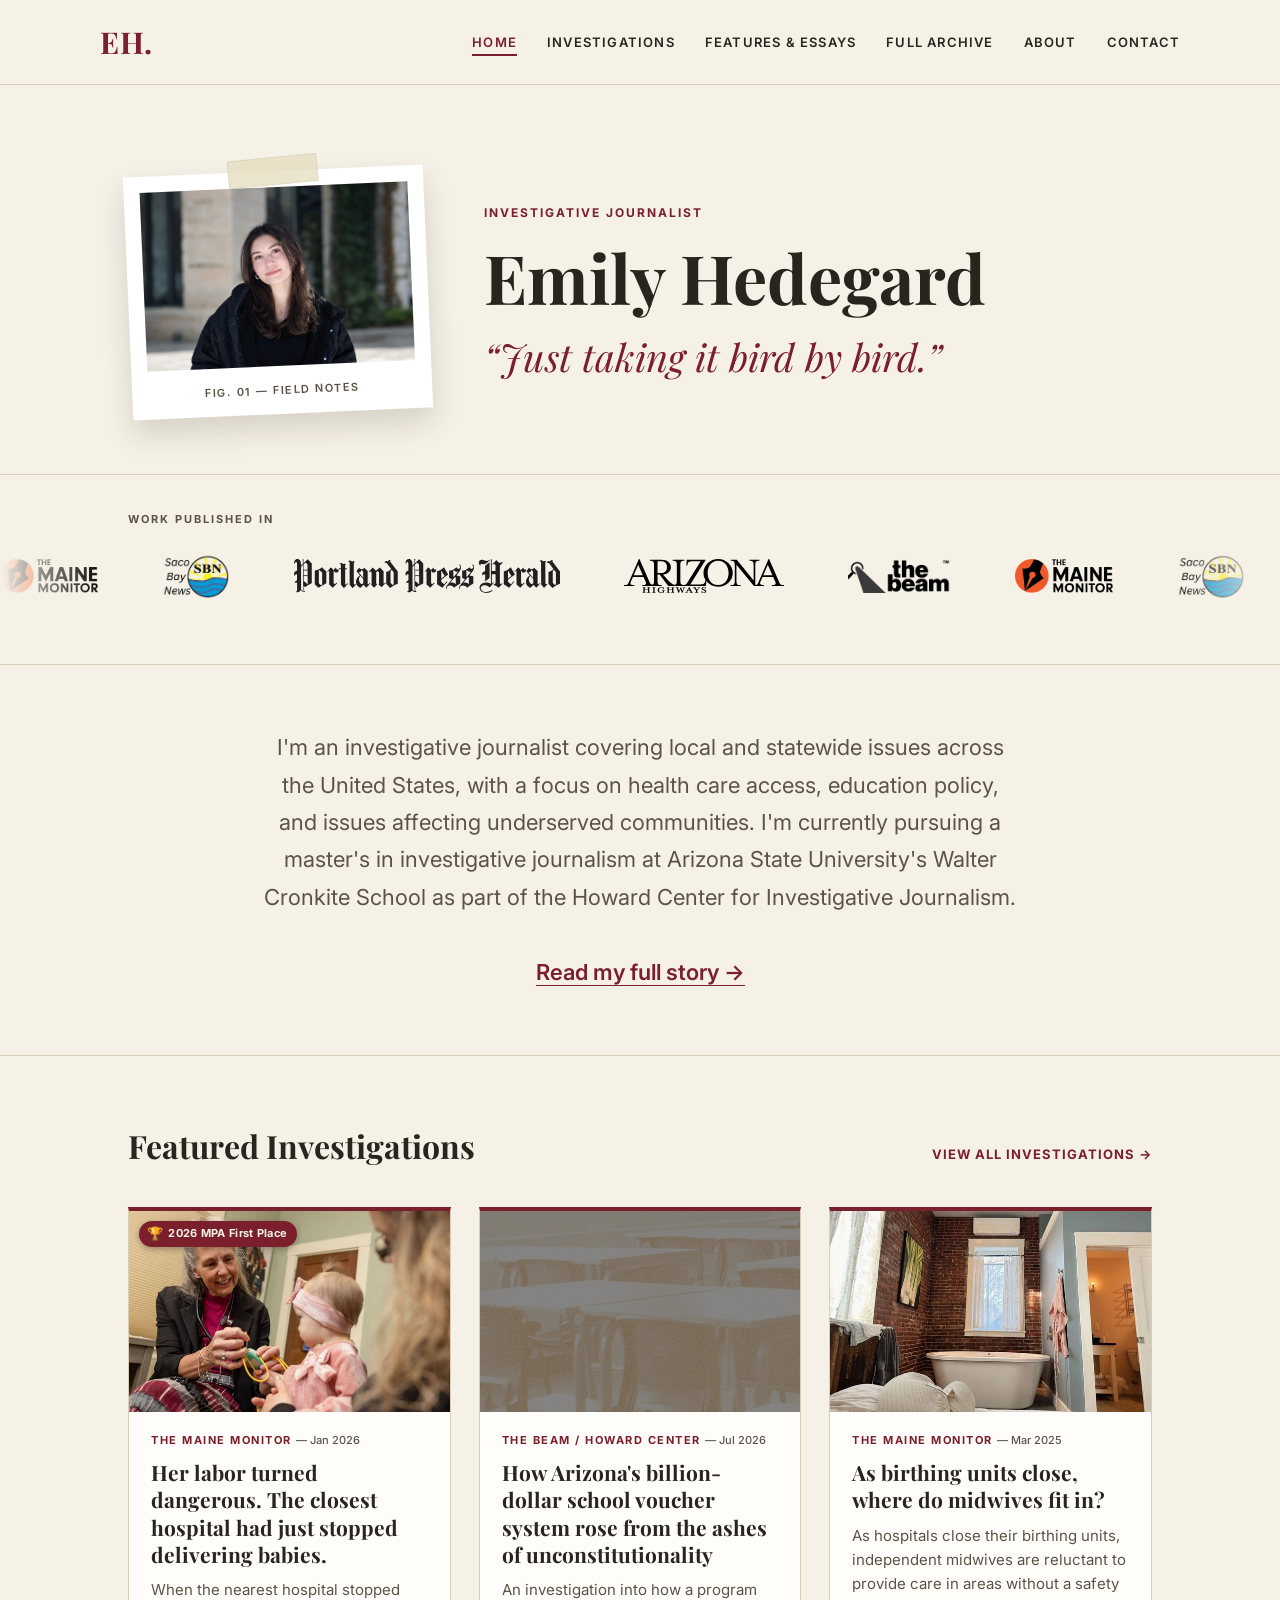
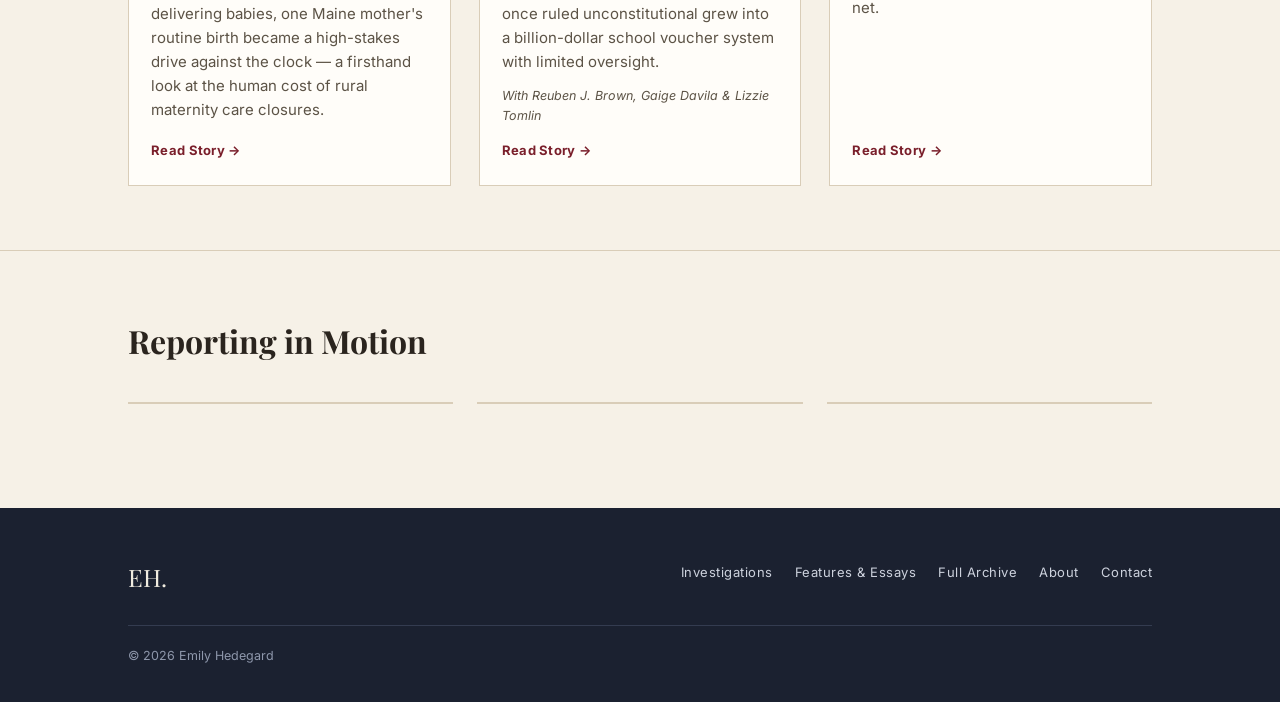
==== index.html @ d17ea84e "Add award badge to homepage featured story card" ====
<!DOCTYPE html>
<html lang="en">
<head>
<meta charset="UTF-8">
<meta name="viewport" content="width=device-width, initial-scale=1.0">
<title>Emily Hedegard — Investigative Journalist</title>
<meta name="description" content="Emily Hedegard is an investigative journalist covering health care access, education policy, and underserved communities across the United States.">
<link rel="preconnect" href="https://fonts.googleapis.com">
<link rel="preconnect" href="https://fonts.gstatic.com" crossorigin>
<link href="https://fonts.googleapis.com/css2?family=Playfair+Display:ital,wght@0,500;0,700;1,600&family=Inter:wght@400;500;600;700&display=swap" rel="stylesheet">
<link rel="stylesheet" href="css/style.css">
</head>
<body>

<header class="site-header">
  <div class="wrap nav-inner">
    <a href="index.html" class="logo">EH.</a>
    <button class="nav-toggle" aria-label="Toggle navigation" onclick="document.querySelector('.main-nav').classList.toggle('open')">&#9776;</button>
    <nav class="main-nav">
      <ul>
        <li><a href="index.html" class="active">Home</a></li>
        <li><a href="investigations.html">Investigations</a></li>
        <li><a href="features.html">Features &amp; Essays</a></li>
        <li><a href="archive.html">Full Archive</a></li>
        <li><a href="about.html">About</a></li>
        <li><a href="contact.html">Contact</a></li>
      </ul>
    </nav>
  </div>
</header>

<section class="hero">
  <div class="wrap" style="display:grid; grid-template-columns: 300px 1fr; gap:56px; align-items:center;">
    <div class="polaroid">
      <div class="tape"></div>
      <img src="images/headshot.png" alt="Portrait of Emily Hedegard">
      <div class="fig-caption">Fig. 01 — Field Notes</div>
    </div>
    <div>
      <div class="kicker">Investigative Journalist</div>
      <h1>Emily Hedegard</h1>
      <blockquote class="pull-quote">&ldquo;Just taking it bird by bird.&rdquo;</blockquote>
    </div>
  </div>
</section>

<section class="outlet-strip">
  <div class="wrap">
    <div class="label">Work published in</div>
  </div>
  <div class="logo-marquee">
    <div class="logo-track">
      <img class="logo-item" src="images/logos/maine-monitor.png" alt="The Maine Monitor">
      <img class="logo-item" src="images/logos/saco-bay-news.png" alt="Saco Bay News">
      <img class="logo-item" src="images/logos/press-herald.svg" alt="Portland Press Herald">
      <img class="logo-item" src="images/logos/arizona-highways.svg" alt="Arizona Highways">
      <img class="logo-item" src="images/logos/the-beam.png" alt="The Beam">
      <img class="logo-item" src="images/logos/maine-monitor.png" alt="" aria-hidden="true">
      <img class="logo-item" src="images/logos/saco-bay-news.png" alt="" aria-hidden="true">
      <img class="logo-item" src="images/logos/press-herald.svg" alt="" aria-hidden="true">
      <img class="logo-item" src="images/logos/arizona-highways.svg" alt="" aria-hidden="true">
      <img class="logo-item" src="images/logos/the-beam.png" alt="" aria-hidden="true">
    </div>
  </div>
</section>

<section class="section">
  <div class="wrap">
    <p class="bio-blurb">
      I'm an investigative journalist covering local and statewide issues across the United States, with a focus on health care access, education policy, and issues affecting underserved communities. I'm currently pursuing a master's in investigative journalism at Arizona State University's Walter Cronkite School as part of the Howard Center for Investigative Journalism.
      <br><br>
      <a href="about.html">Read my full story →</a>
    </p>
  </div>
</section>

<section class="section">
  <div class="wrap">
    <div class="section-head">
      <h2>Featured Investigations</h2>
      <a class="see-all" href="investigations.html">View all investigations →</a>
    </div>
    <div class="card-grid">

      <article class="story-card">
        <div class="card-thumb"><span class="award-badge" title="Maine Press Association — First Place, Health Story (Daily/Weekend)"><span class="trophy">🏆</span> 2026 MPA First Place</span><img src="images/thumb-labor-dangerous.jpg" alt="An elderly doctor examines a newborn baby"></div>
        <div class="card-body">
          <div class="card-outlet">The Maine Monitor <span class="date">— Jan 2026</span></div>
          <h3 class="card-headline">Her labor turned dangerous. The closest hospital had just stopped delivering babies.</h3>
          <p class="card-dek">When the nearest hospital stopped delivering babies, one Maine mother's routine birth became a high-stakes drive against the clock — a firsthand look at the human cost of rural maternity care closures.</p>
          <a class="read-link" href="https://themainemonitor.org/her-labor-turned-dangerous/" target="_blank" rel="noopener">Read Story →</a>
        </div>
      </article>

      <article class="story-card">
        <div class="card-thumb"><img src="images/thumb-az-vouchers.jpg" alt="Empty classroom desks"></div>
        <div class="card-body">
          <div class="card-outlet">The Beam / Howard Center <span class="date">— Jul 2026</span></div>
          <h3 class="card-headline">How Arizona's billion-dollar school voucher system rose from the ashes of unconstitutionality</h3>
          <p class="card-dek">An investigation into how a program once ruled unconstitutional grew into a billion-dollar school voucher system with limited oversight.</p>
          <p class="card-byline">With Reuben J. Brown, Gaige Davila &amp; Lizzie Tomlin</p>
          <a class="read-link" href="https://thebeam.org/arizona-school-voucher-system-went-from-unconstitutional-to-billion-dollar-program/" target="_blank" rel="noopener">Read Story →</a>
        </div>
      </article>

      <article class="story-card">
        <div class="card-thumb"><img src="images/thumb-midwives.jpg" alt="Bathroom with exposed brick and soaking tub"></div>
        <div class="card-body">
          <div class="card-outlet">The Maine Monitor <span class="date">— Mar 2025</span></div>
          <h3 class="card-headline">As birthing units close, where do midwives fit in?</h3>
          <p class="card-dek">As hospitals close their birthing units, independent midwives are reluctant to provide care in areas without a safety net.</p>
          <a class="read-link" href="https://themainemonitor.org/birthing-unit-closures-midwives/" target="_blank" rel="noopener">Read Story →</a>
        </div>
      </article>

    </div>
  </div>
</section>

<section class="section">
  <div class="wrap">
    <div class="section-head">
      <h2>Reporting in Motion</h2>
    </div>
    <div class="reel-grid">
      <div class="reel-embed">
        <blockquote class="instagram-media" data-instgrm-permalink="https://www.instagram.com/reel/C56uQ3aLykK/" data-instgrm-version="14" style="margin:0; width:100%;"></blockquote>
      </div>
      <div class="reel-embed">
        <blockquote class="instagram-media" data-instgrm-permalink="https://www.instagram.com/reel/C7HaHWYhzMW/" data-instgrm-version="14" style="margin:0; width:100%;"></blockquote>
      </div>
      <div class="reel-embed">
        <blockquote class="instagram-media" data-instgrm-permalink="https://www.instagram.com/reel/DQu3SEEEojK/" data-instgrm-version="14" style="margin:0; width:100%;"></blockquote>
      </div>
    </div>
  </div>
</section>
<script async src="//www.instagram.com/embed.js"></script>

<footer class="site-footer">
  <div class="wrap">
    <div class="foot-top">
      <div class="foot-logo">EH.</div>
      <nav>
        <ul>
          <li><a href="investigations.html">Investigations</a></li>
          <li><a href="features.html">Features &amp; Essays</a></li>
          <li><a href="archive.html">Full Archive</a></li>
          <li><a href="about.html">About</a></li>
          <li><a href="contact.html">Contact</a></li>
        </ul>
      </nav>
    </div>
    <div class="foot-bottom">
      <span>&copy; <span id="year"></span> Emily Hedegard</span>
    </div>
  </div>
</footer>
<script>document.getElementById('year').textContent = new Date().getFullYear();</script>

</body>
</html>
---- css/style.css ----
/* ==========================================================================
   Emily Hedegard — Investigative Journalism Portfolio
   ========================================================================== */

:root {
  --cream: #f6f1e7;
  --cream-deep: #efe7d8;
  --maroon: #7a1f2b;
  --maroon-dark: #5c161f;
  --navy: #1b2130;
  --ink: #2a241e;
  --ink-soft: #5c5346;
  --rule: #d9cdb8;
  --serif: "Playfair Display", Georgia, "Times New Roman", serif;
  --sans: "Inter", -apple-system, BlinkMacSystemFont, "Segoe UI", Helvetica, Arial, sans-serif;
}

* { box-sizing: border-box; }

html { scroll-behavior: smooth; }

body {
  margin: 0;
  background: var(--cream);
  color: var(--ink);
  font-family: var(--sans);
  font-size: 17px;
  line-height: 1.6;
  -webkit-font-smoothing: antialiased;
}

a { color: inherit; }

img { max-width: 100%; display: block; }

.wrap {
  max-width: 1080px;
  margin: 0 auto;
  padding: 0 28px;
}

/* ---------- Header / Nav ---------- */
header.site-header {
  border-bottom: 1px solid var(--rule);
  background: var(--cream);
  position: sticky;
  top: 0;
  z-index: 50;
}

.nav-inner {
  display: flex;
  align-items: center;
  justify-content: space-between;
  padding: 18px 0;
}

.logo {
  font-family: var(--serif);
  font-weight: 700;
  font-size: 30px;
  color: var(--maroon);
  text-decoration: none;
  letter-spacing: 0.5px;
}

nav.main-nav ul {
  list-style: none;
  display: flex;
  gap: 30px;
  margin: 0;
  padding: 0;
}

nav.main-nav a {
  text-decoration: none;
  font-size: 13px;
  letter-spacing: 1.2px;
  text-transform: uppercase;
  color: var(--ink);
  font-weight: 600;
  padding-bottom: 4px;
  border-bottom: 2px solid transparent;
  transition: border-color 0.15s ease, color 0.15s ease;
}

nav.main-nav a:hover,
nav.main-nav a.active {
  color: var(--maroon);
  border-bottom-color: var(--maroon);
}

.nav-toggle {
  display: none;
  background: none;
  border: none;
  font-size: 26px;
  color: var(--maroon);
  cursor: pointer;
}

@media (max-width: 760px) {
  .nav-toggle { display: block; }
  nav.main-nav {
    display: none;
    width: 100%;
  }
  nav.main-nav.open { display: block; }
  nav.main-nav ul {
    flex-direction: column;
    gap: 0;
    padding-bottom: 16px;
  }
  nav.main-nav a {
    display: block;
    padding: 10px 0;
  }
  .nav-inner { flex-wrap: wrap; }
}

/* ---------- Hero ---------- */
.hero {
  padding: 86px 0 60px;
  text-align: left;
  border-bottom: 1px solid var(--rule);
}

.hero .kicker {
  text-transform: uppercase;
  letter-spacing: 2px;
  font-size: 12px;
  font-weight: 700;
  color: var(--maroon);
  margin-bottom: 18px;
}

.hero h1 {
  font-family: var(--serif);
  font-size: clamp(40px, 6vw, 68px);
  line-height: 1.05;
  margin: 0 0 20px;
  color: var(--ink);
}

.hero p.tagline {
  font-size: 20px;
  max-width: 620px;
  color: var(--ink-soft);
  margin: 0;
}

/* ---------- Outlet logo strip ---------- */
.outlet-strip {
  padding: 36px 0;
  border-bottom: 1px solid var(--rule);
}

.outlet-strip .label {
  font-size: 11px;
  letter-spacing: 2px;
  text-transform: uppercase;
  color: var(--ink-soft);
  margin-bottom: 18px;
  font-weight: 700;
}

.outlet-row {
  display: flex;
  flex-wrap: wrap;
  gap: 14px;
}

.outlet-badge {
  border: 1px solid var(--rule);
  background: var(--cream-deep);
  padding: 10px 18px;
  font-family: var(--serif);
  font-size: 15px;
  color: var(--ink-soft);
  white-space: nowrap;
}

/* ---------- Scrolling outlet logo marquee ---------- */
.logo-marquee {
  overflow: hidden;
  width: 100%;
  padding: 6px 0 28px;
  -webkit-mask-image: linear-gradient(90deg, transparent, #000 8%, #000 92%, transparent);
  mask-image: linear-gradient(90deg, transparent, #000 8%, #000 92%, transparent);
}

.logo-track {
  display: flex;
  align-items: center;
  gap: 64px;
  width: max-content;
  animation: logo-scroll 30s linear infinite;
}

.logo-marquee:hover .logo-track {
  animation-play-state: paused;
}

.logo-item {
  height: 34px;
  width: auto;
  flex: 0 0 auto;
  display: block;
}

.logo-item[src$="saco-bay-news.png"] {
  height: 48px;
}

@keyframes logo-scroll {
  from { transform: translateX(0); }
  to { transform: translateX(-50%); }
}

@media (prefers-reduced-motion: reduce) {
  .logo-track { animation: none; }
}

/* ---------- Section headings ---------- */
.section {
  padding: 64px 0;
}

.section + .section {
  border-top: 1px solid var(--rule);
}

.section-head {
  display: flex;
  align-items: baseline;
  justify-content: space-between;
  margin-bottom: 36px;
  flex-wrap: wrap;
  gap: 12px;
}

.section-head h2 {
  font-family: var(--serif);
  font-size: 32px;
  margin: 0;
  color: var(--ink);
}

.section-head a.see-all {
  font-size: 13px;
  text-transform: uppercase;
  letter-spacing: 1px;
  font-weight: 700;
  color: var(--maroon);
  text-decoration: none;
}

.bio-blurb {
  max-width: 760px;
  margin: 0 auto;
  text-align: center;
  color: var(--ink-soft);
  font-size: 22px;
  line-height: 1.7;
}

.bio-blurb a {
  color: var(--maroon);
  font-weight: 600;
  text-decoration: none;
  border-bottom: 1px solid var(--maroon);
}

/* ---------- Story Cards ---------- */
.card-grid {
  display: grid;
  grid-template-columns: repeat(auto-fit, minmax(280px, 1fr));
  gap: 28px;
}

.story-card {
  background: #fffdf9;
  border: 1px solid var(--rule);
  border-top: 4px solid var(--maroon);
  display: flex;
  flex-direction: column;
  transition: transform 0.15s ease, box-shadow 0.15s ease;
}

.story-card:hover {
  transform: translateY(-3px);
  box-shadow: 0 10px 24px rgba(26, 20, 10, 0.08);
}

.card-thumb {
  position: relative;
  aspect-ratio: 16/10;
  background: linear-gradient(135deg, var(--cream-deep), #e4d8c0);
  display: flex;
  align-items: center;
  justify-content: center;
  color: var(--ink-soft);
  font-size: 12px;
  letter-spacing: 1px;
  text-transform: uppercase;
}

.award-badge {
  position: absolute;
  top: 10px;
  left: 10px;
  z-index: 2;
  display: inline-flex;
  align-items: center;
  gap: 5px;
  background: var(--maroon);
  color: var(--cream);
  font-family: var(--sans);
  font-size: 11px;
  font-weight: 700;
  letter-spacing: 0.3px;
  text-transform: none;
  padding: 5px 10px 5px 8px;
  border-radius: 999px;
  box-shadow: 0 2px 6px rgba(0,0,0,0.3);
  line-height: 1.2;
}

.award-badge .trophy {
  font-size: 13px;
}

.award-badge-inline {
  display: inline-flex;
  align-items: center;
  gap: 5px;
  background: var(--maroon);
  color: var(--cream);
  font-family: var(--sans);
  font-size: 11px;
  font-weight: 700;
  letter-spacing: 0.3px;
  text-transform: none;
  padding: 4px 9px 4px 7px;
  border-radius: 999px;
  margin: 6px 0 4px;
}

.card-body {
  padding: 20px 22px 24px;
  display: flex;
  flex-direction: column;
  flex: 1;
}

.card-outlet {
  font-size: 11px;
  letter-spacing: 1.5px;
  text-transform: uppercase;
  font-weight: 700;
  color: var(--maroon);
  margin-bottom: 10px;
}

.card-outlet .date {
  color: var(--ink-soft);
  font-weight: 500;
  text-transform: none;
  letter-spacing: normal;
}

.card-headline {
  font-family: var(--serif);
  font-size: 21px;
  line-height: 1.3;
  margin: 0 0 10px;
  color: var(--ink);
}

.card-dek {
  color: var(--ink-soft);
  font-size: 15px;
  margin: 0 0 18px;
  flex: 1;
}

.card-byline {
  font-size: 12.5px;
  color: var(--ink-soft);
  font-style: italic;
  margin: -6px 0 14px;
}

.read-link {
  font-size: 13px;
  font-weight: 700;
  color: var(--maroon);
  text-decoration: none;
  letter-spacing: 0.3px;
}

.read-link:hover { text-decoration: underline; }

/* ---------- Archive rows ---------- */
.archive-list {
  display: flex;
  flex-direction: column;
}

.archive-row {
  display: grid;
  grid-template-columns: 110px 1fr auto;
  gap: 20px;
  align-items: baseline;
  padding: 20px 0;
  border-bottom: 1px solid var(--rule);
}

.archive-row .arch-date {
  font-size: 13px;
  color: var(--ink-soft);
  font-weight: 600;
}

.archive-row .arch-main .arch-outlet {
  font-size: 11px;
  letter-spacing: 1.5px;
  text-transform: uppercase;
  font-weight: 700;
  color: var(--maroon);
  margin-bottom: 4px;
}

.archive-row .arch-main h3 {
  font-family: var(--serif);
  font-size: 19px;
  margin: 0 0 4px;
}

.archive-row .arch-main p {
  margin: 0;
  color: var(--ink-soft);
  font-size: 14.5px;
}

.archive-row .read-link { white-space: nowrap; }

@media (max-width: 640px) {
  .archive-row {
    grid-template-columns: 1fr;
    gap: 6px;
  }
}

/* ---------- Reporting in Motion ---------- */
.reel-grid {
  display: grid;
  grid-template-columns: repeat(auto-fit, minmax(260px, 1fr));
  gap: 24px;
}

.reel-embed {
  border: 1px solid var(--rule);
  background: #fffdf9;
  overflow: hidden;
}

/* ---------- About page ---------- */
.about-hero {
  display: grid;
  grid-template-columns: 300px 1fr;
  gap: 56px;
  align-items: center;
  padding: 70px 0 40px;
}

.polaroid {
  background: #fff;
  padding: 16px 16px 48px;
  box-shadow: 0 14px 30px rgba(26, 20, 10, 0.15);
  transform: rotate(-2.5deg);
  position: relative;
}

.polaroid img {
  width: 100%;
  filter: sepia(8%) saturate(92%);
}

.polaroid .fig-caption {
  position: absolute;
  bottom: 14px;
  left: 16px;
  right: 16px;
  text-align: center;
  font-size: 11px;
  letter-spacing: 1.5px;
  text-transform: uppercase;
  color: var(--ink-soft);
  font-weight: 600;
}

.polaroid .tape {
  position: absolute;
  top: -14px;
  left: 50%;
  transform: translateX(-50%) rotate(-3deg);
  width: 90px;
  height: 28px;
  background: rgba(230, 220, 190, 0.75);
  border: 1px solid rgba(0,0,0,0.05);
}

.pull-quote {
  font-family: var(--serif);
  font-style: italic;
  font-size: clamp(26px, 3.4vw, 38px);
  line-height: 1.3;
  color: var(--maroon);
  margin: 0;
}

.about-body {
  max-width: 760px;
  padding: 10px 0 60px;
  font-size: 18px;
  color: var(--ink-soft);
}

.about-body p { margin: 0 0 22px; }

@media (max-width: 760px) {
  .about-hero {
    grid-template-columns: 1fr;
    padding-top: 50px;
  }
  .polaroid { max-width: 280px; margin: 0 auto; }
}

/* ---------- Contact ---------- */
.contact-grid {
  display: grid;
  grid-template-columns: repeat(auto-fit, minmax(240px, 1fr));
  gap: 24px;
}

.contact-card {
  background: #fffdf9;
  border: 1px solid var(--rule);
  border-top: 4px solid var(--maroon);
  padding: 30px 26px;
}

.contact-card .cc-label {
  font-size: 11px;
  letter-spacing: 1.5px;
  text-transform: uppercase;
  font-weight: 700;
  color: var(--maroon);
  margin-bottom: 14px;
}

.contact-card h3 {
  font-family: var(--serif);
  font-size: 22px;
  margin: 0 0 10px;
}

.contact-card p {
  color: var(--ink-soft);
  font-size: 15px;
  margin: 0 0 16px;
}

.contact-card a.cc-link {
  font-weight: 700;
  color: var(--maroon);
  text-decoration: none;
  font-size: 14.5px;
  border-bottom: 1px solid var(--maroon);
}

/* ---------- Footer ---------- */
footer.site-footer {
  background: var(--navy);
  color: #cdd2dd;
  padding: 50px 0 36px;
  margin-top: 40px;
}

footer.site-footer .foot-top {
  display: flex;
  justify-content: space-between;
  flex-wrap: wrap;
  gap: 20px;
  margin-bottom: 28px;
}

footer.site-footer .foot-logo {
  font-family: var(--serif);
  color: #f0ece0;
  font-size: 24px;
}

footer.site-footer nav ul {
  list-style: none;
  display: flex;
  gap: 22px;
  padding: 0;
  margin: 0;
  flex-wrap: wrap;
}

footer.site-footer nav a {
  color: #cdd2dd;
  text-decoration: none;
  font-size: 13px;
  letter-spacing: 0.5px;
}

footer.site-footer nav a:hover { color: #fff; }

footer.site-footer .foot-bottom {
  border-top: 1px solid #343c50;
  padding-top: 20px;
  font-size: 12.5px;
  color: #8e97ab;
  display: flex;
  justify-content: space-between;
  flex-wrap: wrap;
  gap: 10px;
}

/* ---------- Page header (interior pages) ---------- */
.page-head {
  padding: 60px 0 30px;
  border-bottom: 1px solid var(--rule);
}

.page-head .kicker {
  text-transform: uppercase;
  letter-spacing: 2px;
  font-size: 12px;
  font-weight: 700;
  color: var(--maroon);
  margin-bottom: 14px;
}

.page-head h1 {
  font-family: var(--serif);
  font-size: clamp(34px, 5vw, 50px);
  margin: 0 0 14px;
}

.page-head p {
  color: var(--ink-soft);
  font-size: 17px;
  max-width: 640px;
  margin: 0;
}

/* ---------- About page banner image (replaces polaroid + pull-quote) ---------- */
.about-hero--image {
  grid-template-columns: 1fr;
}

.about-banner-img {
  width: 100%;
  height: 360px;
  object-fit: cover;
  object-position: center 60%;
  border: 1px solid var(--rule);
}

@media (max-width: 760px) {
  .about-banner-img { height: 240px; }
}
.card-thumb img {
  width: 100%;
  height: 100%;
  object-fit: cover;
  display: block;
}
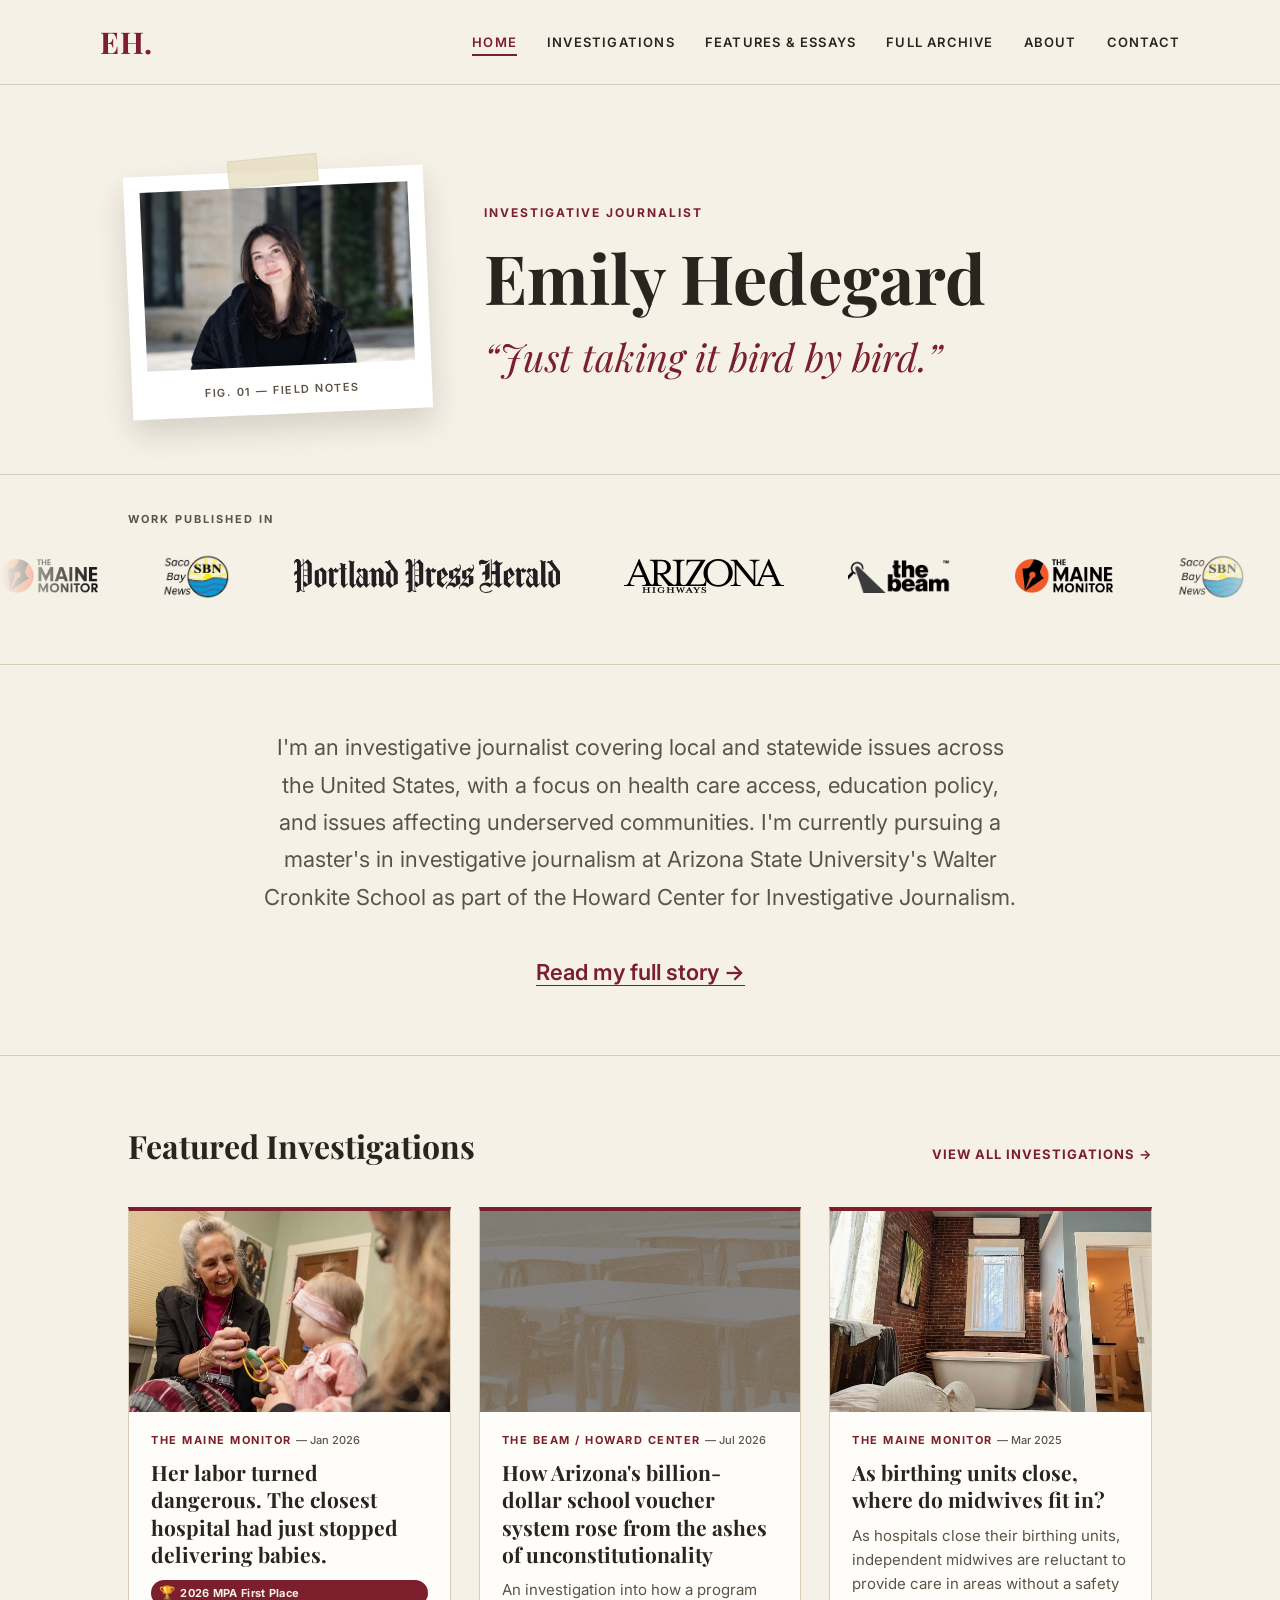
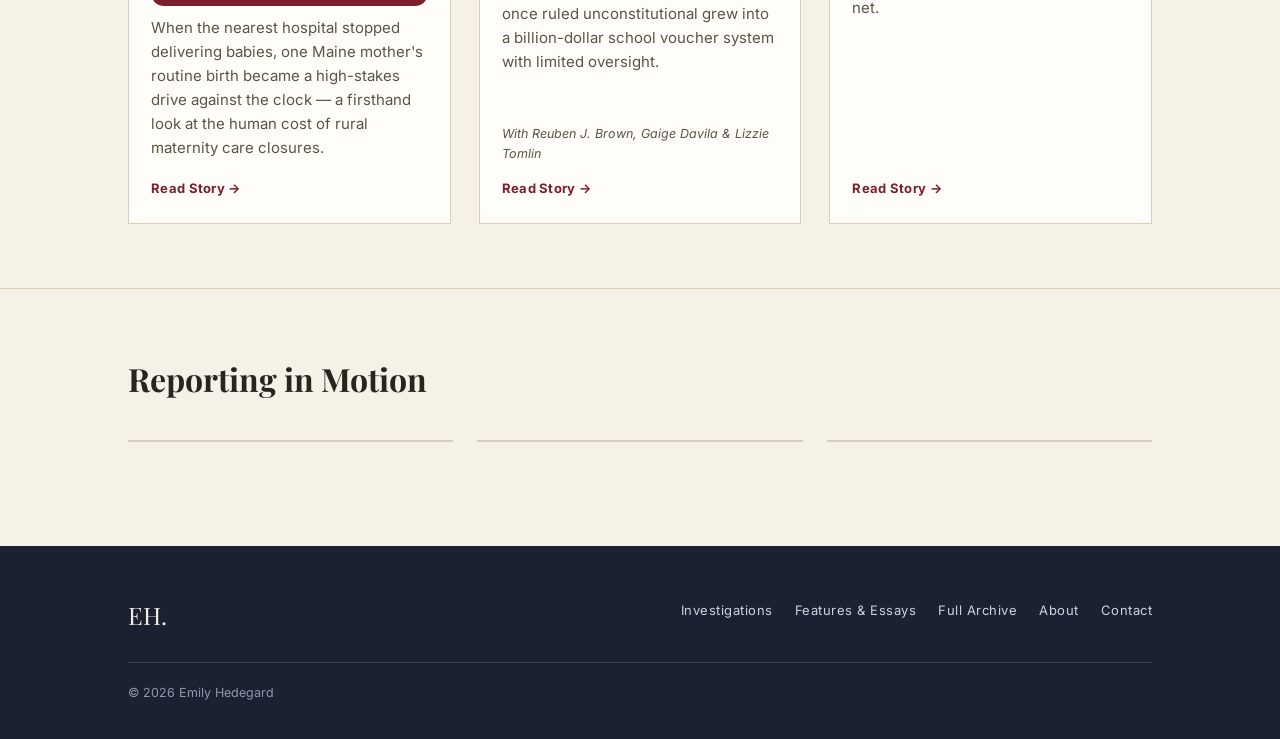
==== commit b73f08c2: "Move award badge off photo into card text Removed the award badge from the thumbnail and moved it to" ====
--- a/index.html
+++ b/index.html
@@ -83,10 +83,11 @@
     <div class="card-grid">
 
       <article class="story-card">
-        <div class="card-thumb"><span class="award-badge" title="Maine Press Association — First Place, Health Story (Daily/Weekend)"><span class="trophy">🏆</span> 2026 MPA First Place</span><img src="images/thumb-labor-dangerous.jpg" alt="An elderly doctor examines a newborn baby"></div>
+        <div class="card-thumb"><img src="images/thumb-labor-dangerous.jpg" alt="An elderly doctor examines a newborn baby"></div>
         <div class="card-body">
           <div class="card-outlet">The Maine Monitor <span class="date">— Jan 2026</span></div>
           <h3 class="card-headline">Her labor turned dangerous. The closest hospital had just stopped delivering babies.</h3>
+          <span class="award-badge" title="Maine Press Association — First Place, Health Story (Daily/Weekend)"><span class="trophy">🏆</span> 2026 MPA First Place</span>
           <p class="card-dek">When the nearest hospital stopped delivering babies, one Maine mother's routine birth became a high-stakes drive against the clock — a firsthand look at the human cost of rural maternity care closures.</p>
           <a class="read-link" href="https://themainemonitor.org/her-labor-turned-dangerous/" target="_blank" rel="noopener">Read Story →</a>
         </div>
--- a/css/style.css
+++ b/css/style.css
@@ -293,7 +293,6 @@
 }
 
 .card-thumb {
-  position: relative;
   aspect-ratio: 16/10;
   background: linear-gradient(135deg, var(--cream-deep), #e4d8c0);
   display: flex;
@@ -306,10 +305,6 @@
 }
 
 .award-badge {
-  position: absolute;
-  top: 10px;
-  left: 10px;
-  z-index: 2;
   display: inline-flex;
   align-items: center;
   gap: 5px;
@@ -322,8 +317,8 @@
   text-transform: none;
   padding: 5px 10px 5px 8px;
   border-radius: 999px;
-  box-shadow: 0 2px 6px rgba(0,0,0,0.3);
   line-height: 1.2;
+  margin: 2px 0 10px;
 }
 
 .award-badge .trophy {
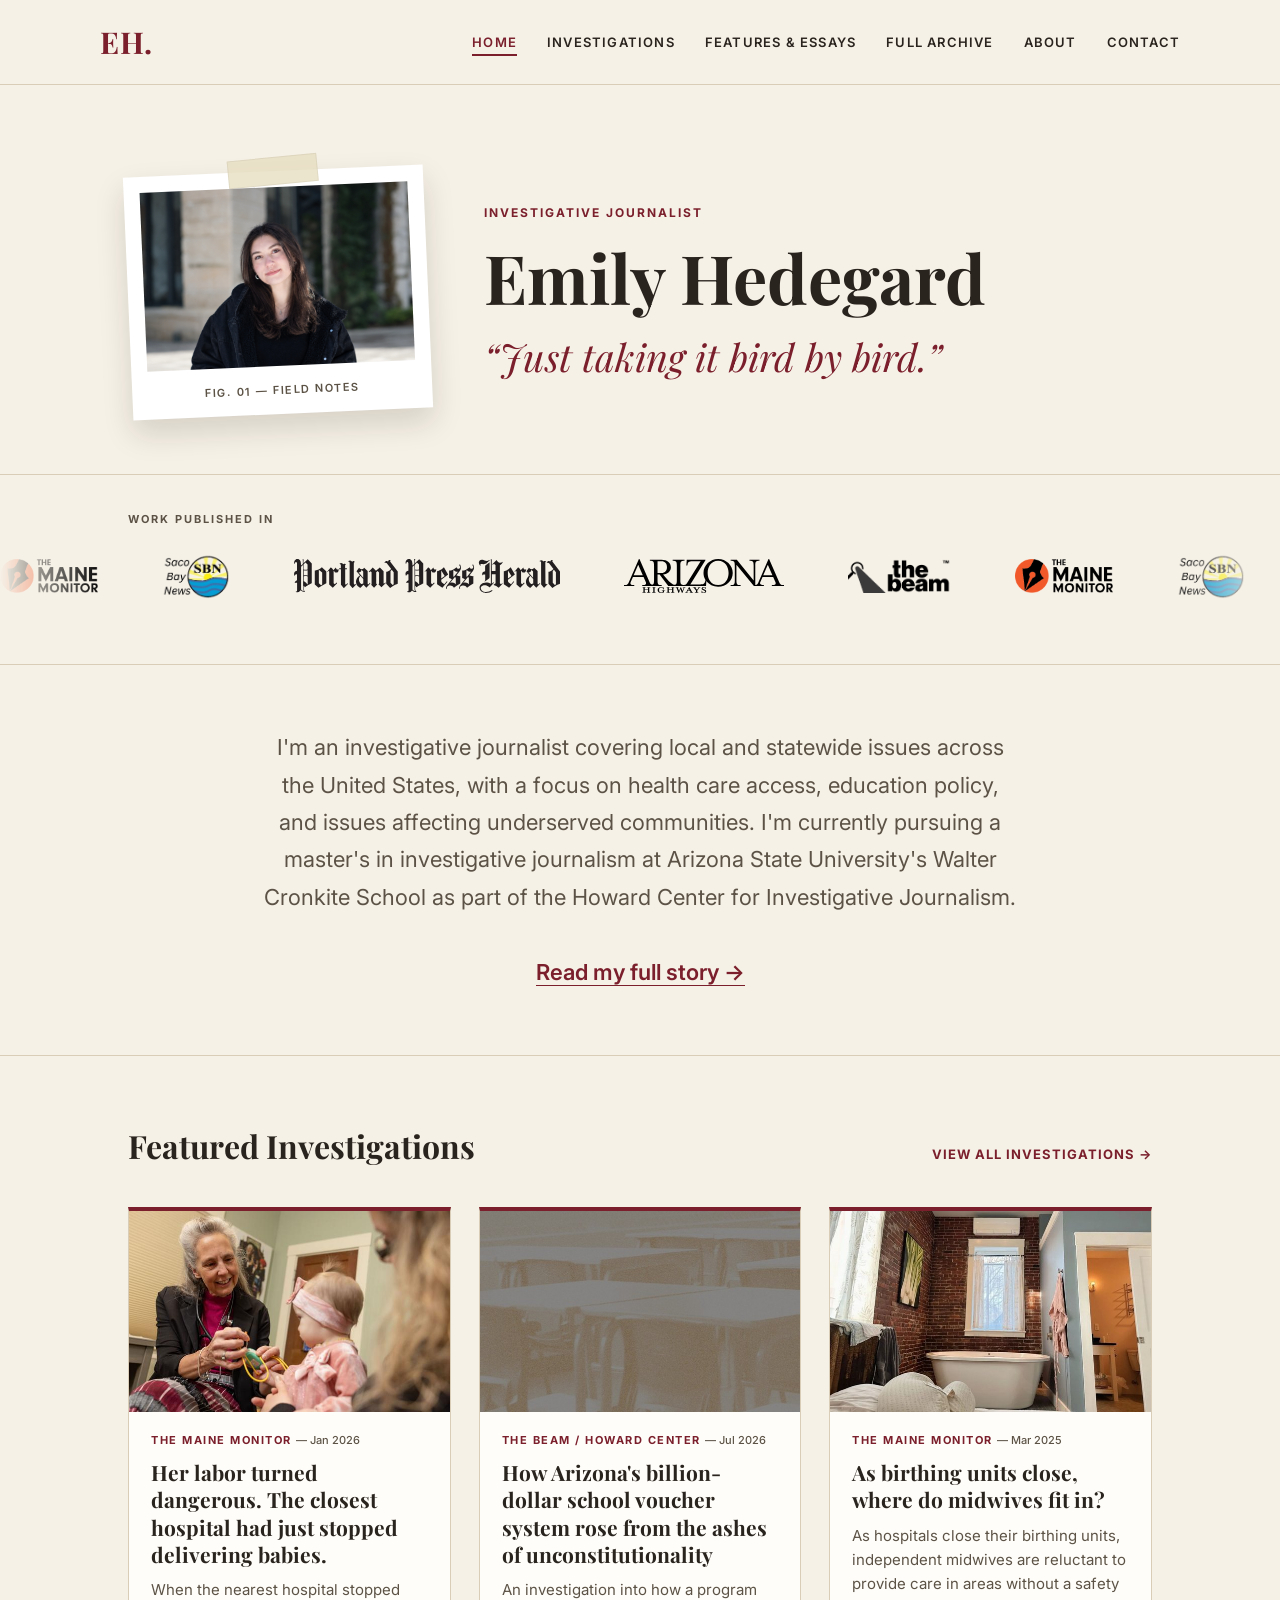
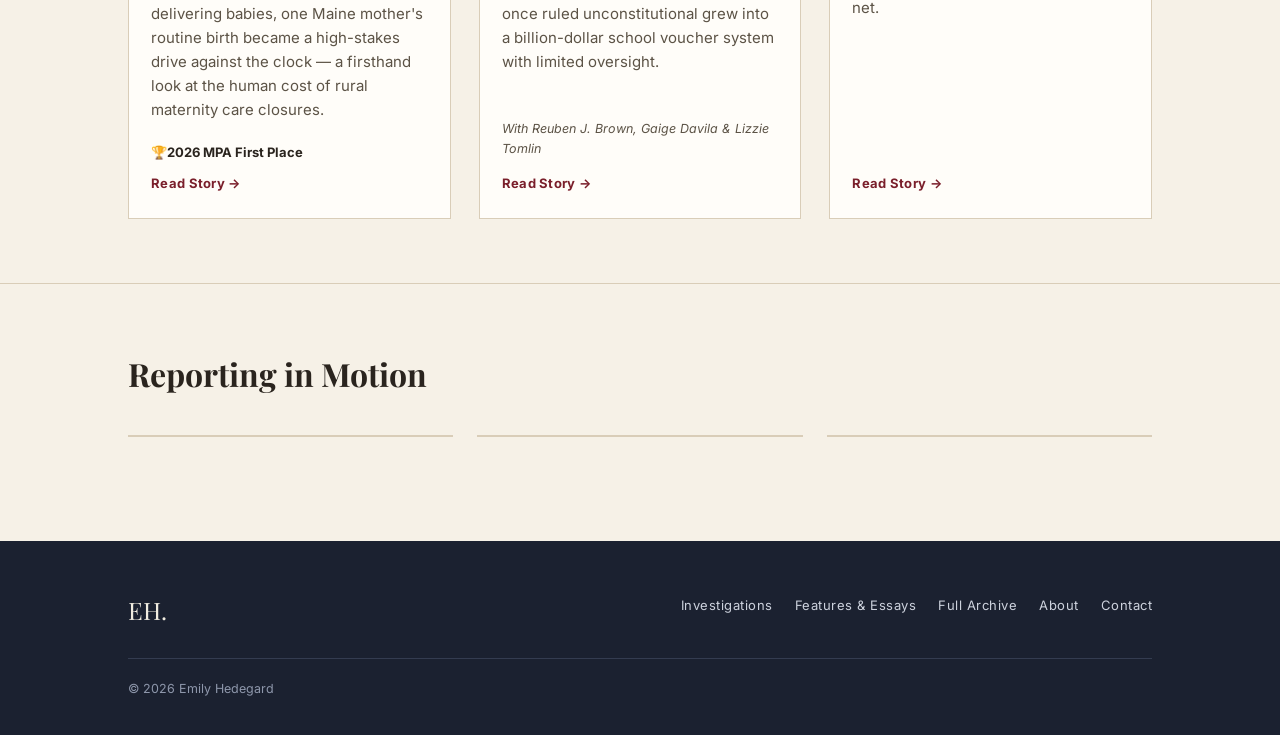
==== commit bfaa652a: "Move award line below dek, plain text style" ====
--- a/index.html
+++ b/index.html
@@ -87,8 +87,8 @@
         <div class="card-body">
           <div class="card-outlet">The Maine Monitor <span class="date">— Jan 2026</span></div>
           <h3 class="card-headline">Her labor turned dangerous. The closest hospital had just stopped delivering babies.</h3>
-          <span class="award-badge" title="Maine Press Association — First Place, Health Story (Daily/Weekend)"><span class="trophy">🏆</span> 2026 MPA First Place</span>
           <p class="card-dek">When the nearest hospital stopped delivering babies, one Maine mother's routine birth became a high-stakes drive against the clock — a firsthand look at the human cost of rural maternity care closures.</p>
+          <span class="award-badge">🏆2026 MPA First Place</span>
           <a class="read-link" href="https://themainemonitor.org/her-labor-turned-dangerous/" target="_blank" rel="noopener">Read Story →</a>
         </div>
       </article>
--- a/css/style.css
+++ b/css/style.css
@@ -305,40 +305,12 @@
 }
 
 .award-badge {
-  display: inline-flex;
-  align-items: center;
-  gap: 5px;
-  background: var(--maroon);
-  color: var(--cream);
+  display: block;
+  color: var(--ink);
   font-family: var(--sans);
-  font-size: 11px;
-  font-weight: 700;
-  letter-spacing: 0.3px;
-  text-transform: none;
-  padding: 5px 10px 5px 8px;
-  border-radius: 999px;
-  line-height: 1.2;
+  font-size: 13px;
+  font-weight: 700;
   margin: 2px 0 10px;
-}
-
-.award-badge .trophy {
-  font-size: 13px;
-}
-
-.award-badge-inline {
-  display: inline-flex;
-  align-items: center;
-  gap: 5px;
-  background: var(--maroon);
-  color: var(--cream);
-  font-family: var(--sans);
-  font-size: 11px;
-  font-weight: 700;
-  letter-spacing: 0.3px;
-  text-transform: none;
-  padding: 4px 9px 4px 7px;
-  border-radius: 999px;
-  margin: 6px 0 4px;
 }
 
 .card-body {
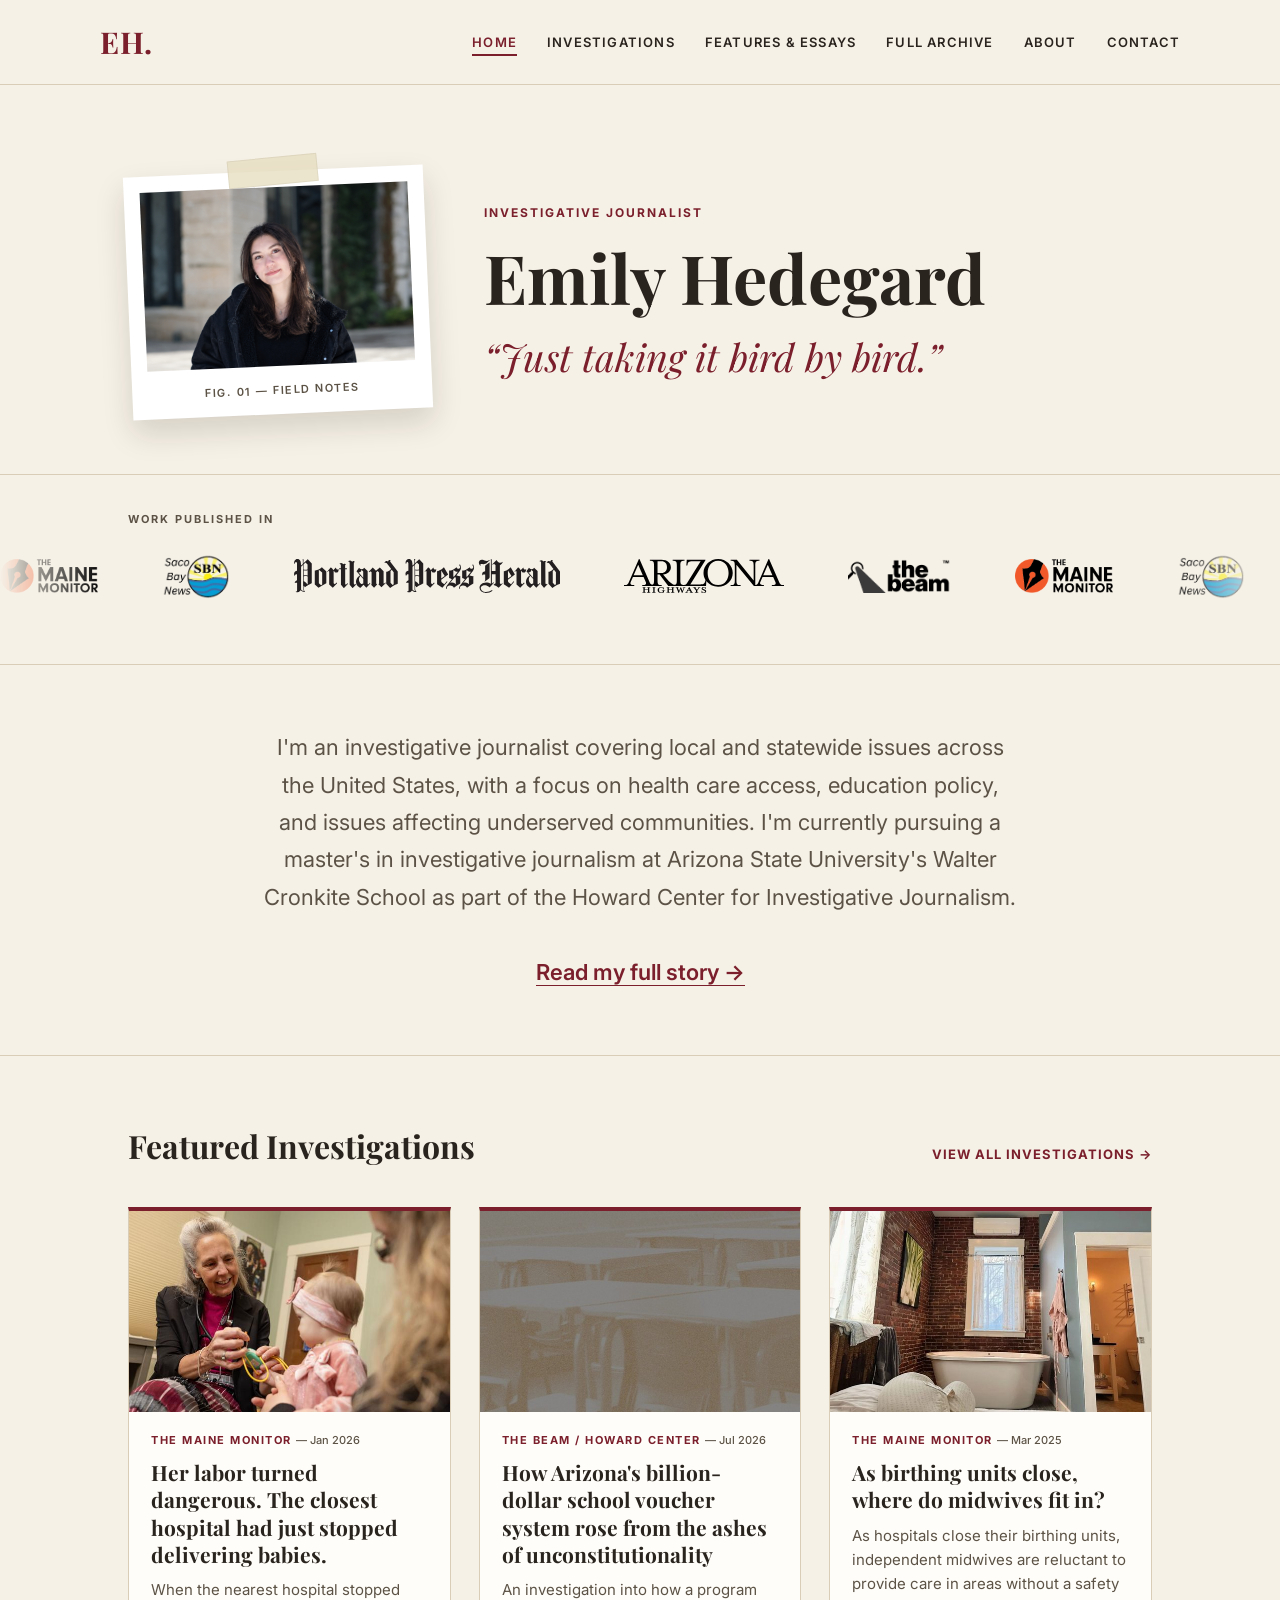
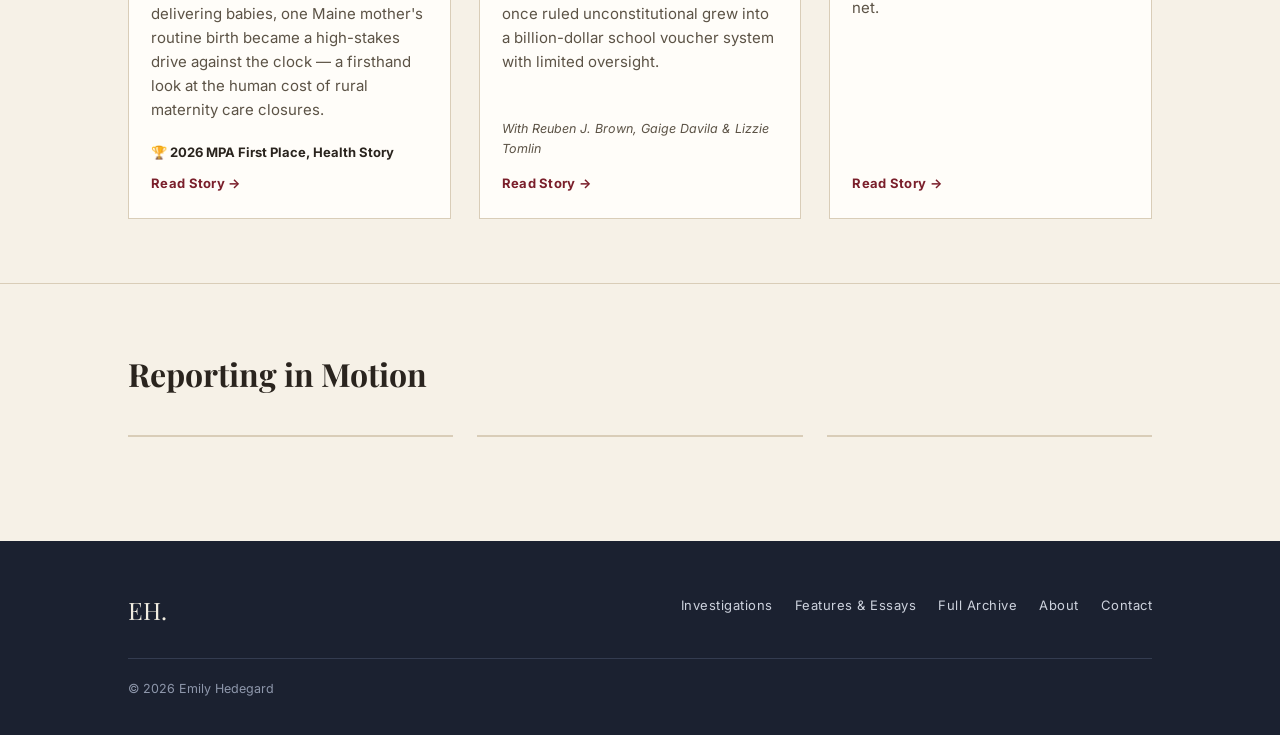
==== commit 124de051: "Update award line text to include category" ====
--- a/index.html
+++ b/index.html
@@ -88,7 +88,7 @@
           <div class="card-outlet">The Maine Monitor <span class="date">— Jan 2026</span></div>
           <h3 class="card-headline">Her labor turned dangerous. The closest hospital had just stopped delivering babies.</h3>
           <p class="card-dek">When the nearest hospital stopped delivering babies, one Maine mother's routine birth became a high-stakes drive against the clock — a firsthand look at the human cost of rural maternity care closures.</p>
-          <span class="award-badge">🏆2026 MPA First Place</span>
+          <span class="award-badge">🏆 2026 MPA First Place, Health Story</span>
           <a class="read-link" href="https://themainemonitor.org/her-labor-turned-dangerous/" target="_blank" rel="noopener">Read Story →</a>
         </div>
       </article>
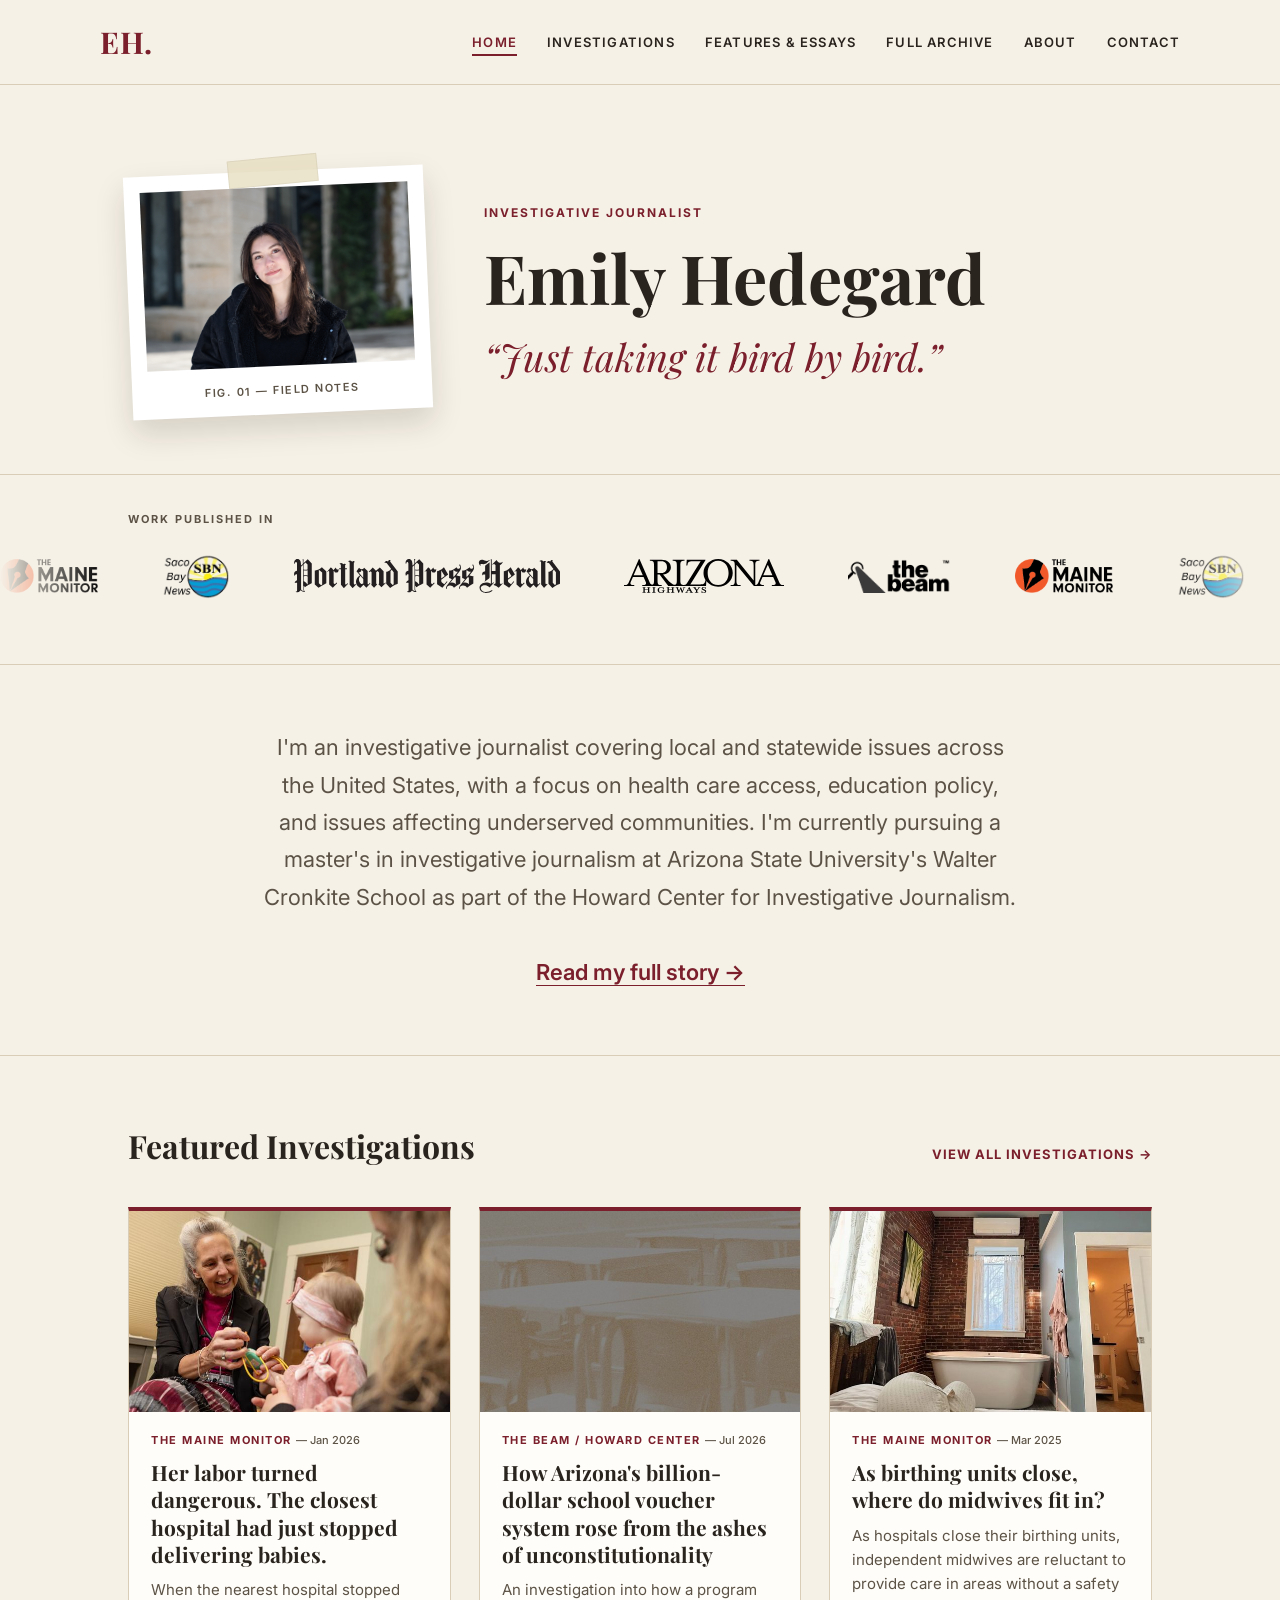
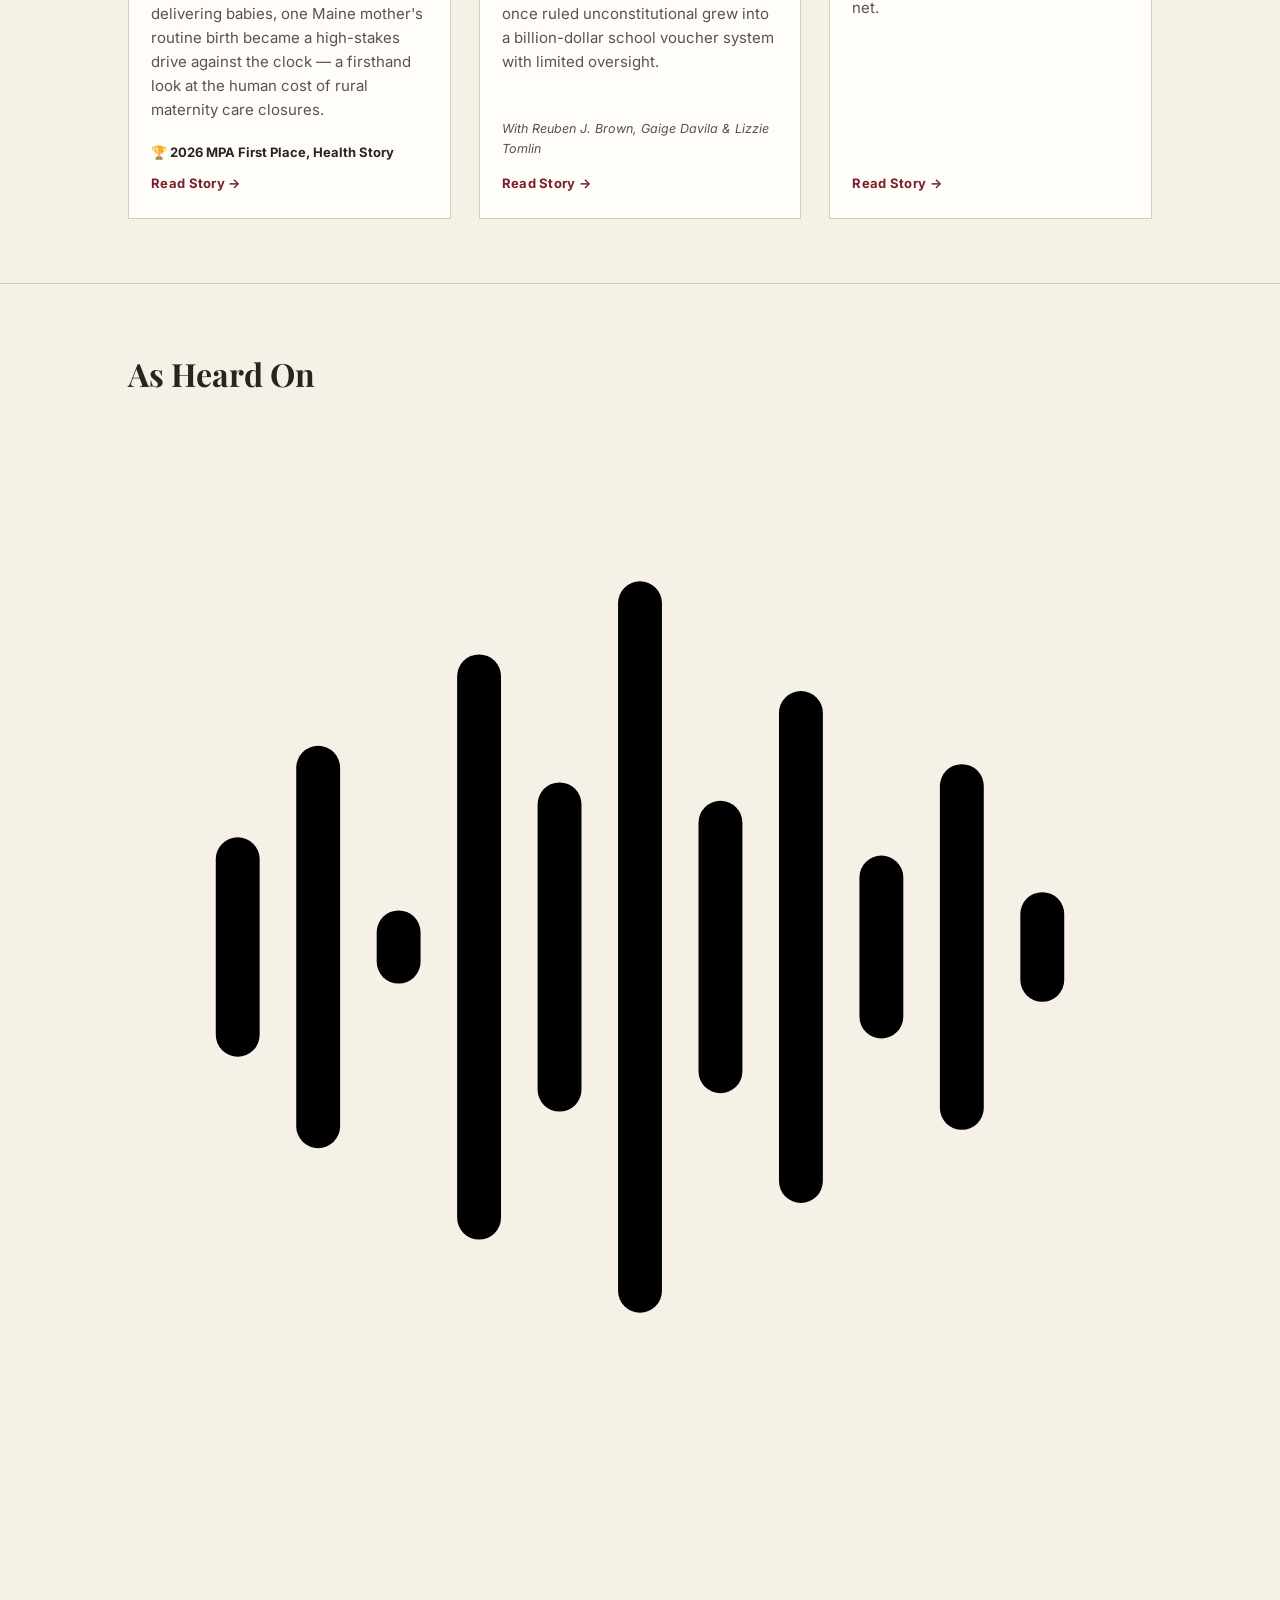
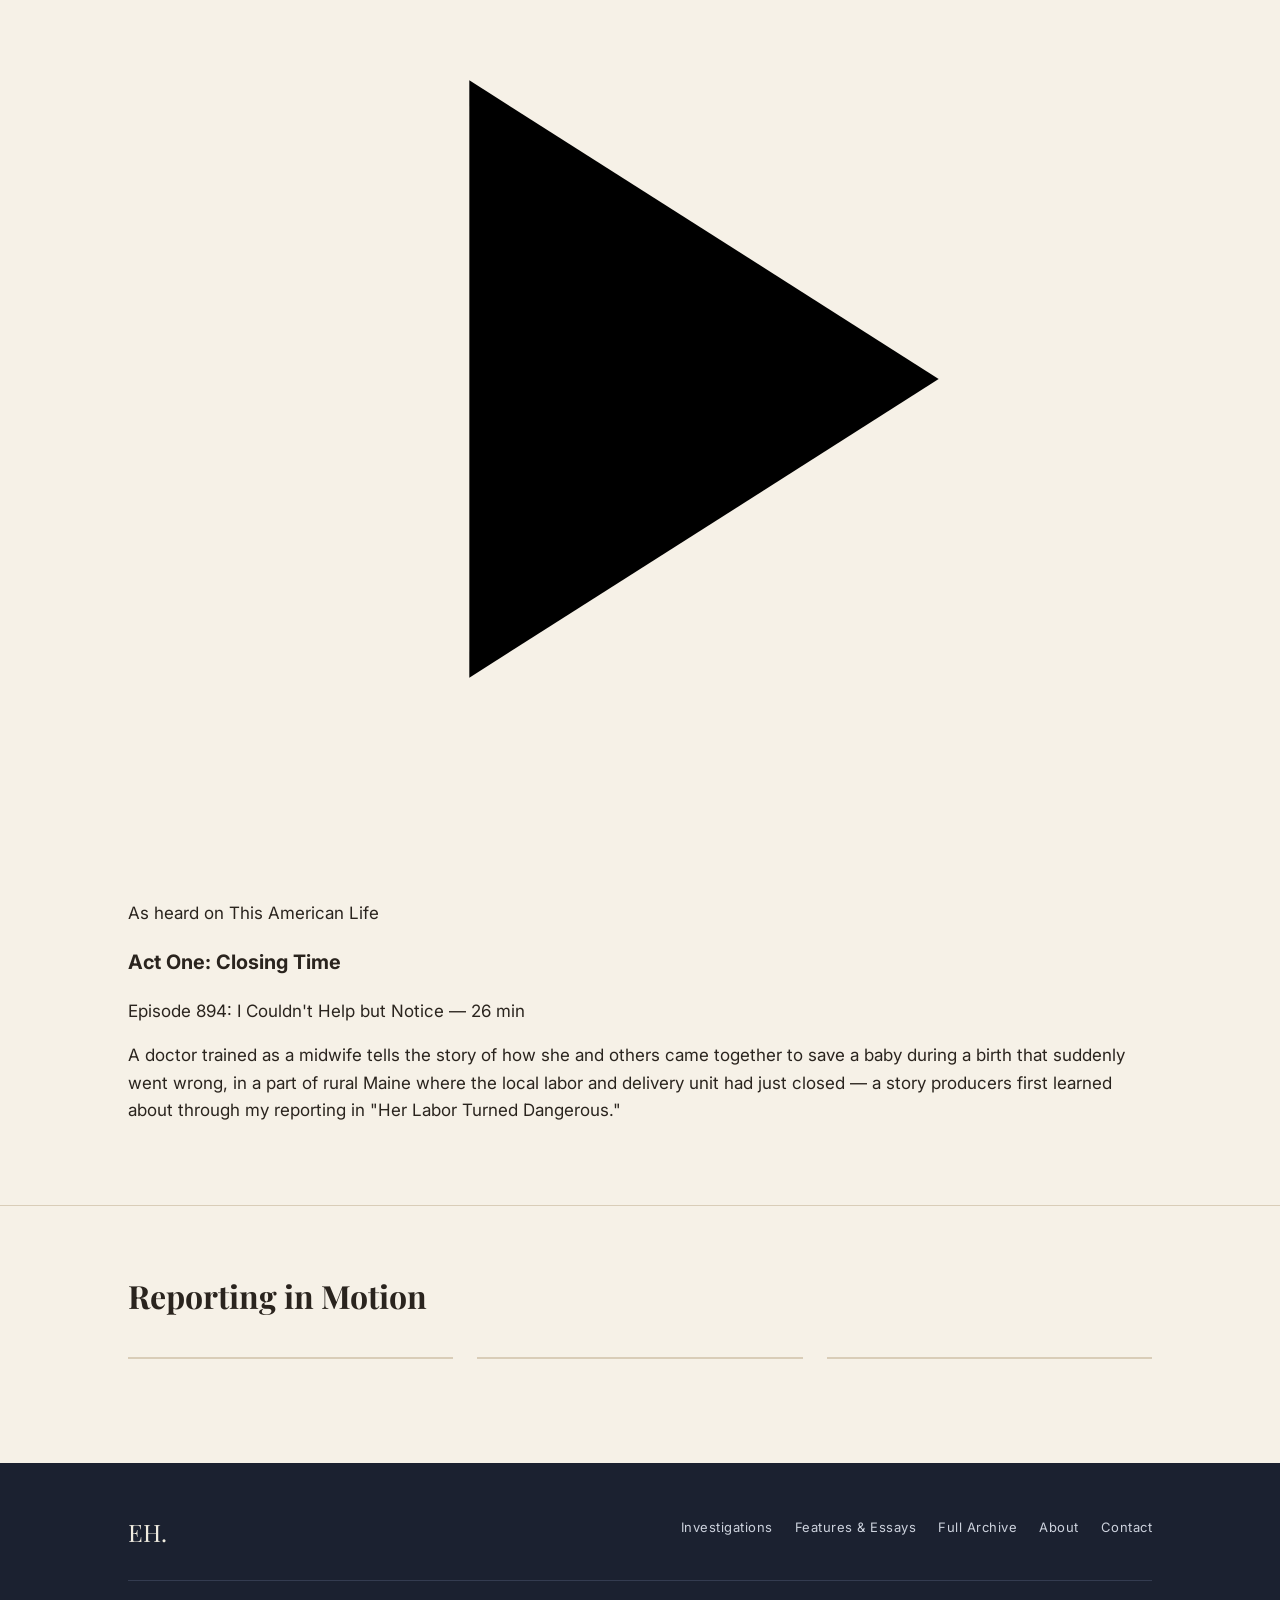
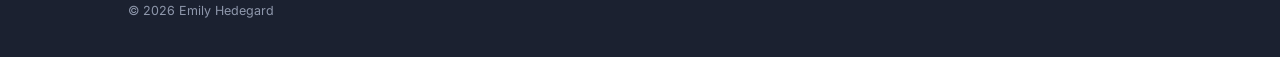
==== commit 66189ed7: "Add As Heard On podcast spotlight section Added a new spotlight section featuring an episode from Th" ====
--- a/index.html
+++ b/index.html
@@ -121,6 +121,40 @@
 <section class="section">
   <div class="wrap">
     <div class="section-head">
+      <h2>As Heard On</h2>
+    </div>
+    <div class="spotlight-card">
+      <div class="spotlight-thumb">
+        <svg class="spotlight-wave" viewBox="0 0 280 280" preserveAspectRatio="none" aria-hidden="true">
+          <rect x="24" y="110" width="12" height="60" rx="6"></rect>
+          <rect x="46" y="85" width="12" height="110" rx="6"></rect>
+          <rect x="68" y="130" width="12" height="20" rx="6"></rect>
+          <rect x="90" y="60" width="12" height="160" rx="6"></rect>
+          <rect x="112" y="95" width="12" height="90" rx="6"></rect>
+          <rect x="134" y="40" width="12" height="200" rx="6"></rect>
+          <rect x="156" y="100" width="12" height="80" rx="6"></rect>
+          <rect x="178" y="70" width="12" height="140" rx="6"></rect>
+          <rect x="200" y="115" width="12" height="50" rx="6"></rect>
+          <rect x="222" y="90" width="12" height="100" rx="6"></rect>
+          <rect x="244" y="125" width="12" height="30" rx="6"></rect>
+        </svg>
+        <a class="spotlight-play" href="https://www.thisamericanlife.org/894/i-couldnt-help-but-notice/act-one-4" target="_blank" rel="noopener" aria-label="Listen to Act One: Closing Time on This American Life (opens in a new tab)">
+          <svg viewBox="0 0 24 24" aria-hidden="true"><path d="M8 5v14l11-7z"></path></svg>
+        </a>
+      </div>
+      <div class="spotlight-body">
+        <div class="spotlight-kicker">As heard on This American Life</div>
+        <h3>Act One: Closing Time</h3>
+        <div class="spotlight-meta">Episode 894: I Couldn't Help but Notice — 26 min</div>
+        <p>A doctor trained as a midwife tells the story of how she and others came together to save a baby during a birth that suddenly went wrong, in a part of rural Maine where the local labor and delivery unit had just closed — a story producers first learned about through my reporting in "Her Labor Turned Dangerous."</p>
+      </div>
+    </div>
+  </div>
+</section>
+
+<section class="section">
+  <div class="wrap">
+    <div class="section-head">
       <h2>Reporting in Motion</h2>
     </div>
     <div class="reel-grid">
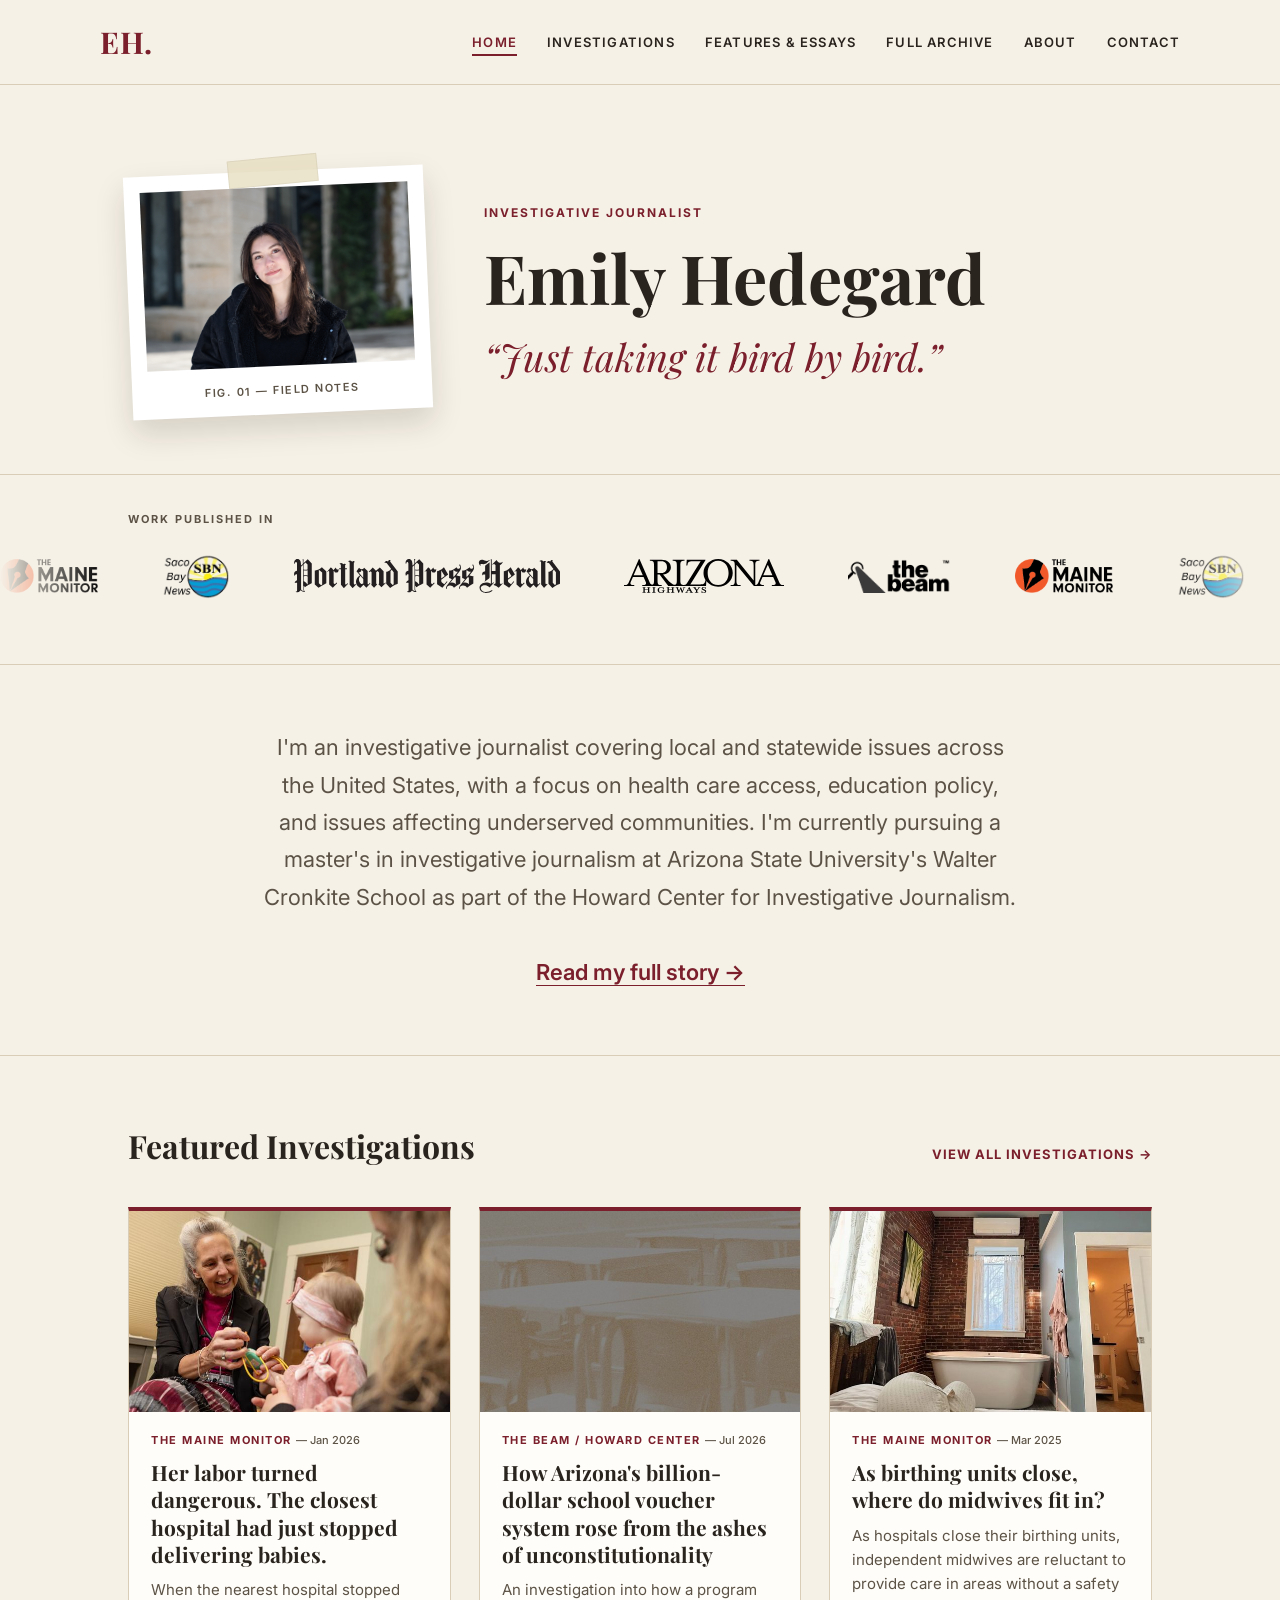
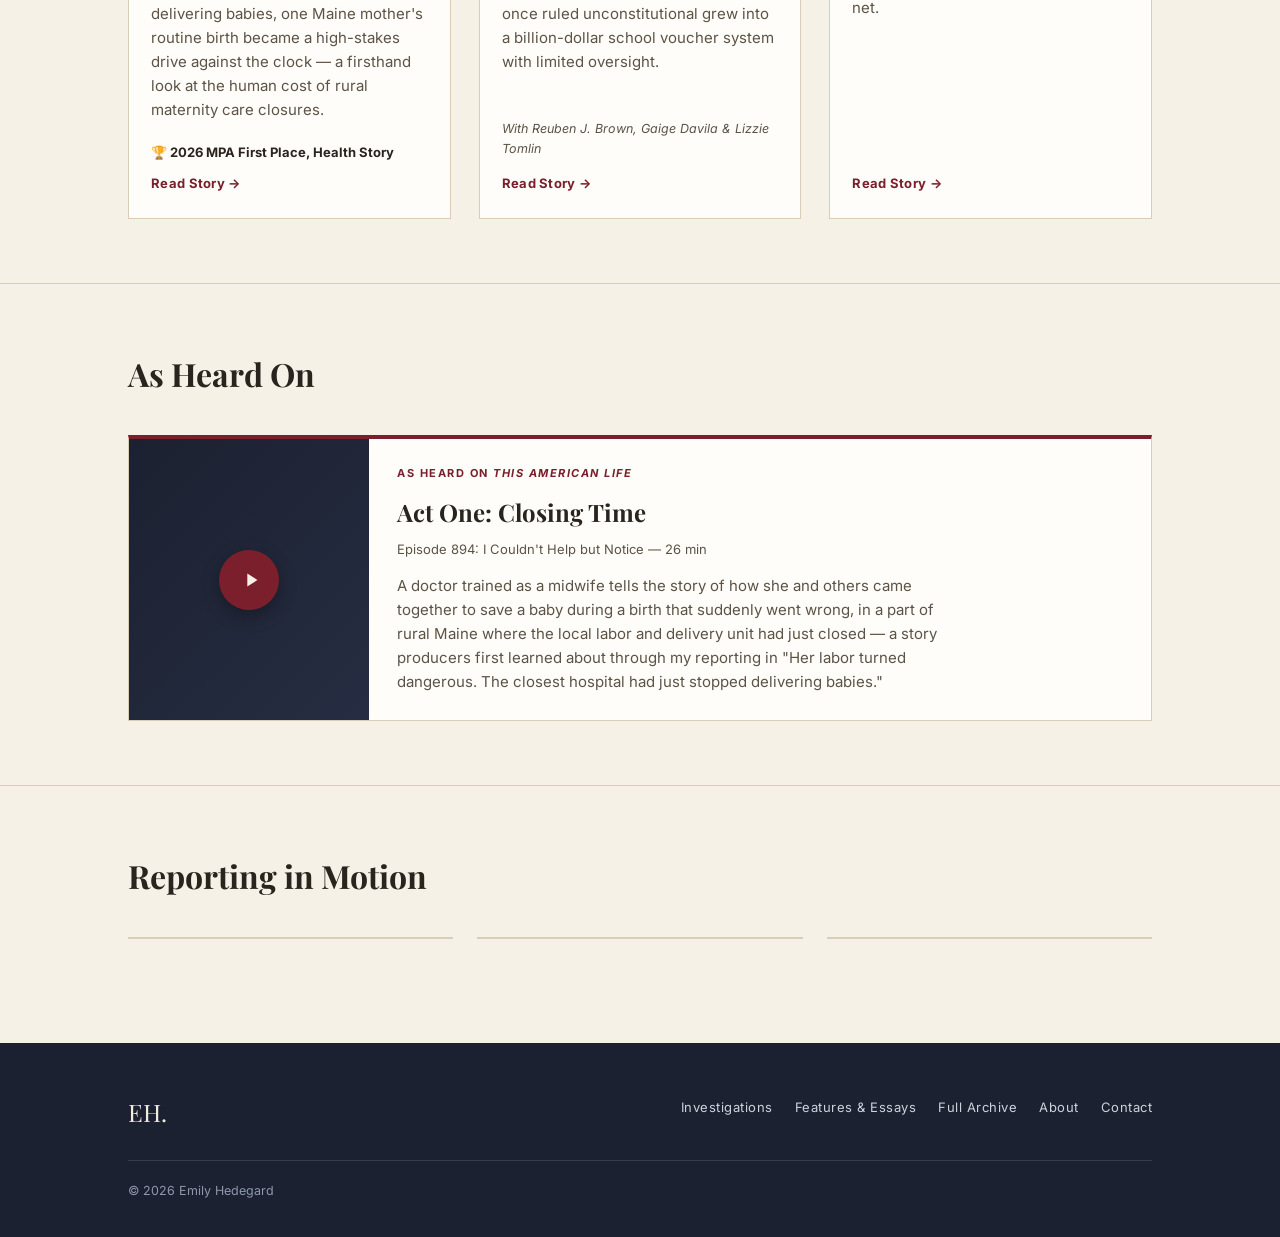
==== commit 278de5b9: "Update As Heard On spotlight: full headline, photo background, italics, sizing Updated text formatti" ====
--- a/index.html
+++ b/index.html
@@ -125,28 +125,15 @@
     </div>
     <div class="spotlight-card">
       <div class="spotlight-thumb">
-        <svg class="spotlight-wave" viewBox="0 0 280 280" preserveAspectRatio="none" aria-hidden="true">
-          <rect x="24" y="110" width="12" height="60" rx="6"></rect>
-          <rect x="46" y="85" width="12" height="110" rx="6"></rect>
-          <rect x="68" y="130" width="12" height="20" rx="6"></rect>
-          <rect x="90" y="60" width="12" height="160" rx="6"></rect>
-          <rect x="112" y="95" width="12" height="90" rx="6"></rect>
-          <rect x="134" y="40" width="12" height="200" rx="6"></rect>
-          <rect x="156" y="100" width="12" height="80" rx="6"></rect>
-          <rect x="178" y="70" width="12" height="140" rx="6"></rect>
-          <rect x="200" y="115" width="12" height="50" rx="6"></rect>
-          <rect x="222" y="90" width="12" height="100" rx="6"></rect>
-          <rect x="244" y="125" width="12" height="30" rx="6"></rect>
-        </svg>
         <a class="spotlight-play" href="https://www.thisamericanlife.org/894/i-couldnt-help-but-notice/act-one-4" target="_blank" rel="noopener" aria-label="Listen to Act One: Closing Time on This American Life (opens in a new tab)">
           <svg viewBox="0 0 24 24" aria-hidden="true"><path d="M8 5v14l11-7z"></path></svg>
         </a>
       </div>
       <div class="spotlight-body">
-        <div class="spotlight-kicker">As heard on This American Life</div>
+        <div class="spotlight-kicker">As heard on <em>This American Life</em></div>
         <h3>Act One: Closing Time</h3>
         <div class="spotlight-meta">Episode 894: I Couldn't Help but Notice — 26 min</div>
-        <p>A doctor trained as a midwife tells the story of how she and others came together to save a baby during a birth that suddenly went wrong, in a part of rural Maine where the local labor and delivery unit had just closed — a story producers first learned about through my reporting in "Her Labor Turned Dangerous."</p>
+        <p>A doctor trained as a midwife tells the story of how she and others came together to save a baby during a birth that suddenly went wrong, in a part of rural Maine where the local labor and delivery unit had just closed — a story producers first learned about through my reporting in "Her labor turned dangerous. The closest hospital had just stopped delivering babies."</p>
       </div>
     </div>
   </div>
--- a/css/style.css
+++ b/css/style.css
@@ -419,6 +419,107 @@
   }
 }
 
+/* ---------- As Heard On (podcast spotlight) ---------- */
+.spotlight-card {
+  display: flex;
+  background: #fffdf9;
+  border: 1px solid var(--rule);
+  border-top: 4px solid var(--maroon);
+}
+
+.spotlight-thumb {
+  position: relative;
+  flex: 0 0 240px;
+  aspect-ratio: 1/1;
+  background: linear-gradient(135deg, var(--navy), #262d42);
+  display: flex;
+  align-items: center;
+  justify-content: center;
+  overflow: hidden;
+}
+
+.spotlight-wave {
+  position: absolute;
+  inset: 0;
+  width: 100%;
+  height: 100%;
+  fill: rgba(246, 241, 231, 0.16);
+}
+
+.spotlight-play {
+  position: relative;
+  z-index: 2;
+  width: 60px;
+  height: 60px;
+  border-radius: 50%;
+  background: var(--maroon);
+  display: flex;
+  align-items: center;
+  justify-content: center;
+  text-decoration: none;
+  box-shadow: 0 6px 18px rgba(0,0,0,0.3);
+  transition: transform 0.15s ease, background 0.15s ease;
+}
+
+.spotlight-play:hover {
+  transform: scale(1.08);
+  background: var(--maroon-dark);
+}
+
+.spotlight-play svg {
+  width: 22px;
+  height: 22px;
+  fill: var(--cream);
+  margin-left: 4px;
+}
+
+.spotlight-body {
+  padding: 26px 28px;
+  display: flex;
+  flex-direction: column;
+  justify-content: center;
+}
+
+.spotlight-kicker {
+  font-size: 11px;
+  letter-spacing: 1.5px;
+  text-transform: uppercase;
+  font-weight: 700;
+  color: var(--maroon);
+  margin-bottom: 10px;
+}
+
+.spotlight-body h3 {
+  font-family: var(--serif);
+  font-size: 24px;
+  margin: 0 0 8px;
+  color: var(--ink);
+}
+
+.spotlight-meta {
+  font-size: 13px;
+  color: var(--ink-soft);
+  margin-bottom: 14px;
+}
+
+.spotlight-body p {
+  color: var(--ink-soft);
+  font-size: 15px;
+  margin: 0;
+  max-width: 560px;
+}
+
+@media (max-width: 640px) {
+  .spotlight-card {
+    flex-direction: column;
+  }
+  .spotlight-thumb {
+    flex: none;
+    width: 100%;
+    aspect-ratio: 16/10;
+  }
+}
+
 /* ---------- Reporting in Motion ---------- */
 .reel-grid {
   display: grid;
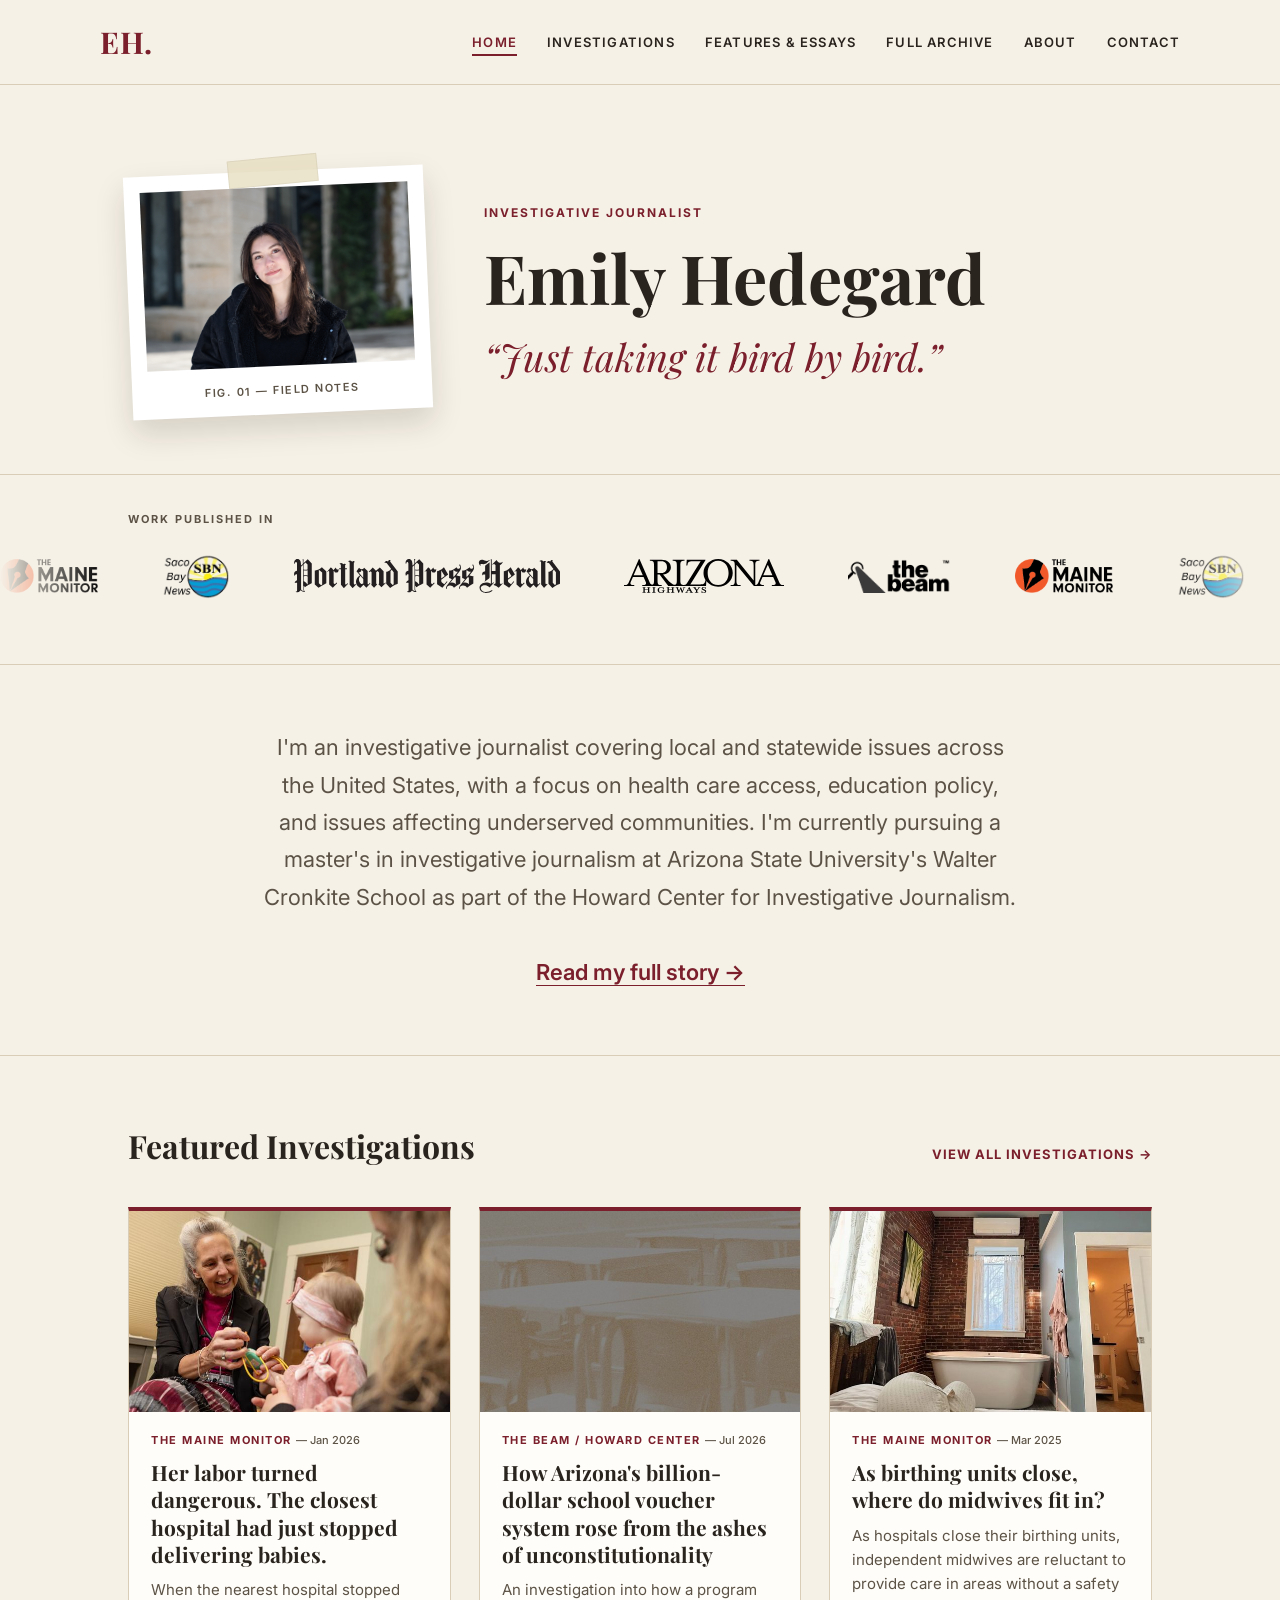
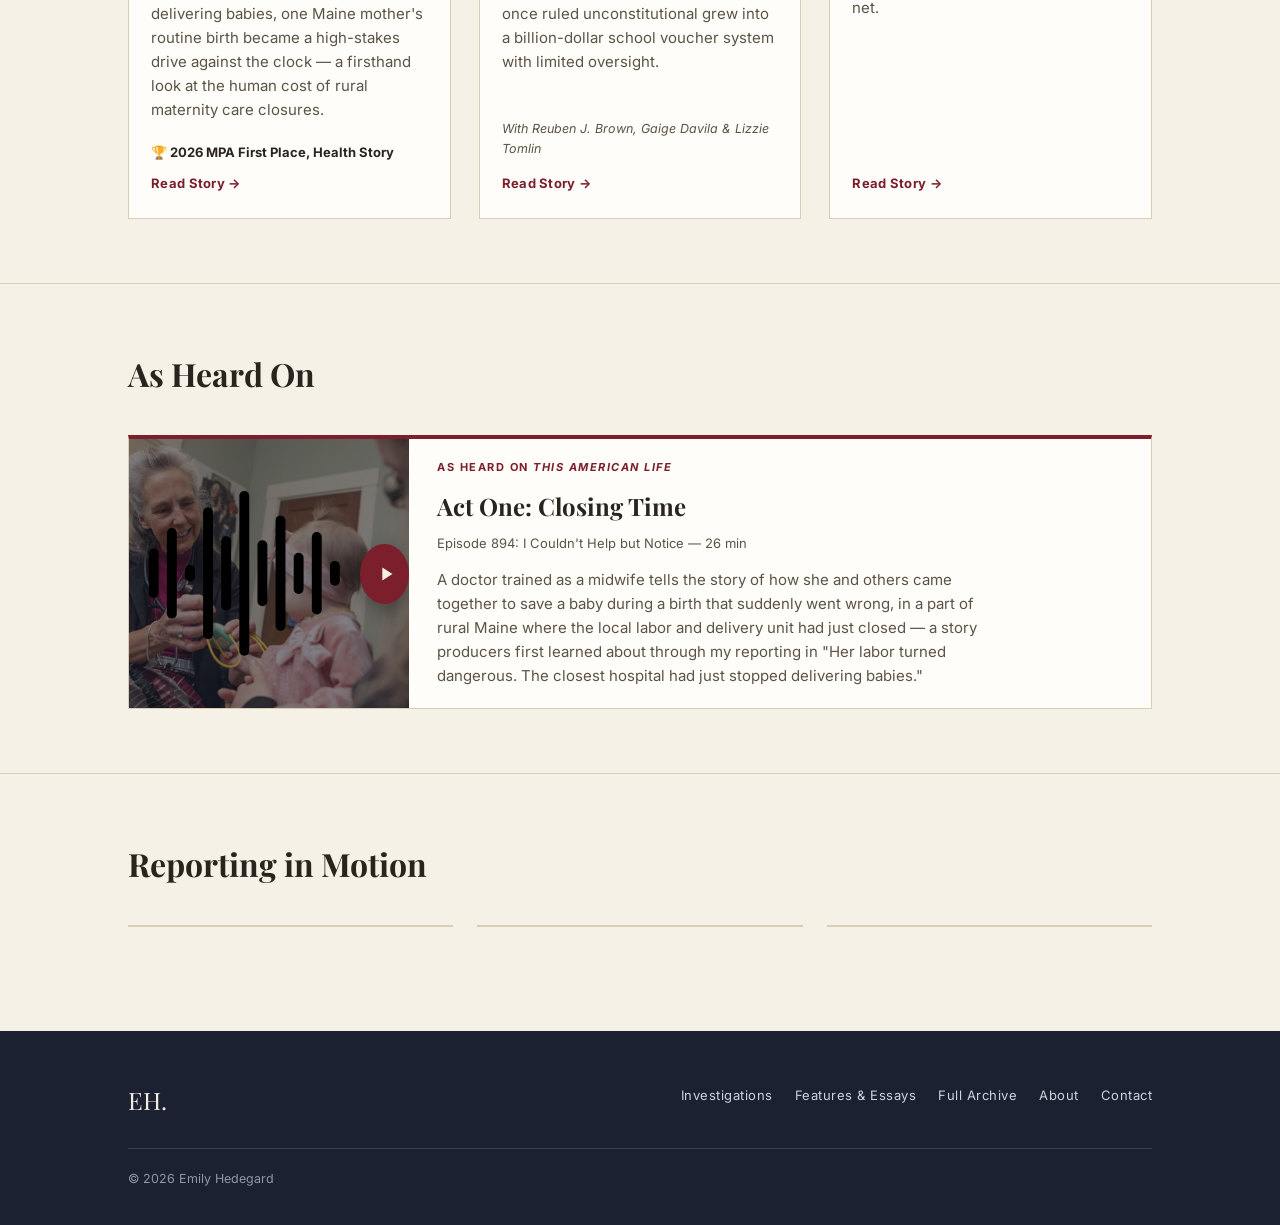
==== commit 4df7c872: "Re-add waveform graphic overlay on spotlight photo background" ====
--- a/index.html
+++ b/index.html
@@ -125,6 +125,19 @@
     </div>
     <div class="spotlight-card">
       <div class="spotlight-thumb">
+        <svg class="spotlight-wave" viewBox="0 0 280 280" preserveAspectRatio="none" aria-hidden="true">
+          <rect x="24" y="110" width="12" height="60" rx="6"></rect>
+          <rect x="46" y="85" width="12" height="110" rx="6"></rect>
+          <rect x="68" y="130" width="12" height="20" rx="6"></rect>
+          <rect x="90" y="60" width="12" height="160" rx="6"></rect>
+          <rect x="112" y="95" width="12" height="90" rx="6"></rect>
+          <rect x="134" y="40" width="12" height="200" rx="6"></rect>
+          <rect x="156" y="100" width="12" height="80" rx="6"></rect>
+          <rect x="178" y="70" width="12" height="140" rx="6"></rect>
+          <rect x="200" y="115" width="12" height="50" rx="6"></rect>
+          <rect x="222" y="90" width="12" height="100" rx="6"></rect>
+          <rect x="244" y="125" width="12" height="30" rx="6"></rect>
+        </svg>
         <a class="spotlight-play" href="https://www.thisamericanlife.org/894/i-couldnt-help-but-notice/act-one-4" target="_blank" rel="noopener" aria-label="Listen to Act One: Closing Time on This American Life (opens in a new tab)">
           <svg viewBox="0 0 24 24" aria-hidden="true"><path d="M8 5v14l11-7z"></path></svg>
         </a>
--- a/css/style.css
+++ b/css/style.css
@@ -429,21 +429,13 @@
 
 .spotlight-thumb {
   position: relative;
-  flex: 0 0 240px;
-  aspect-ratio: 1/1;
-  background: linear-gradient(135deg, var(--navy), #262d42);
+  flex: 0 0 280px;
+  aspect-ratio: 4/3;
+  background: linear-gradient(rgba(27, 33, 48, 0.55), rgba(27, 33, 48, 0.55)), url("../images/thumb-labor-dangerous.jpg") center/cover no-repeat;
   display: flex;
   align-items: center;
   justify-content: center;
   overflow: hidden;
-}
-
-.spotlight-wave {
-  position: absolute;
-  inset: 0;
-  width: 100%;
-  height: 100%;
-  fill: rgba(246, 241, 231, 0.16);
 }
 
 .spotlight-play {
@@ -474,7 +466,7 @@
 }
 
 .spotlight-body {
-  padding: 26px 28px;
+  padding: 20px 28px;
   display: flex;
   flex-direction: column;
   justify-content: center;
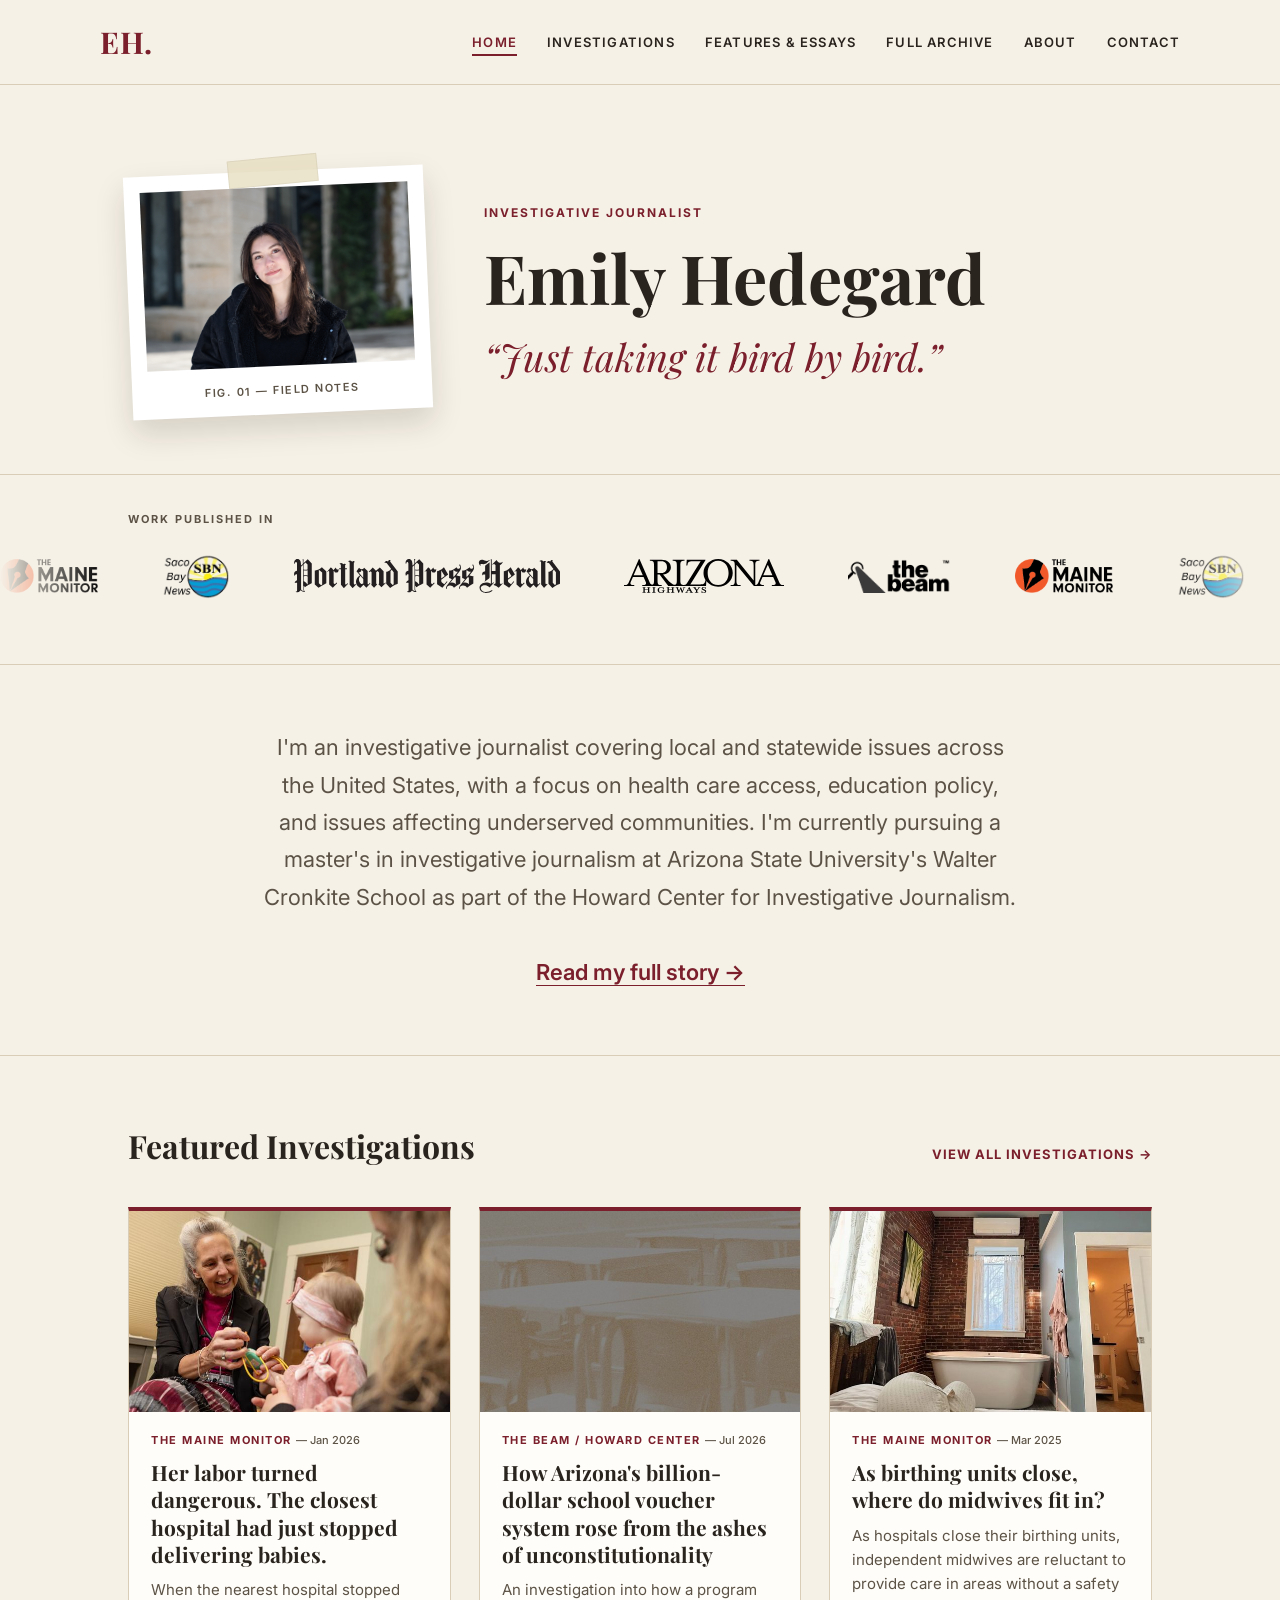
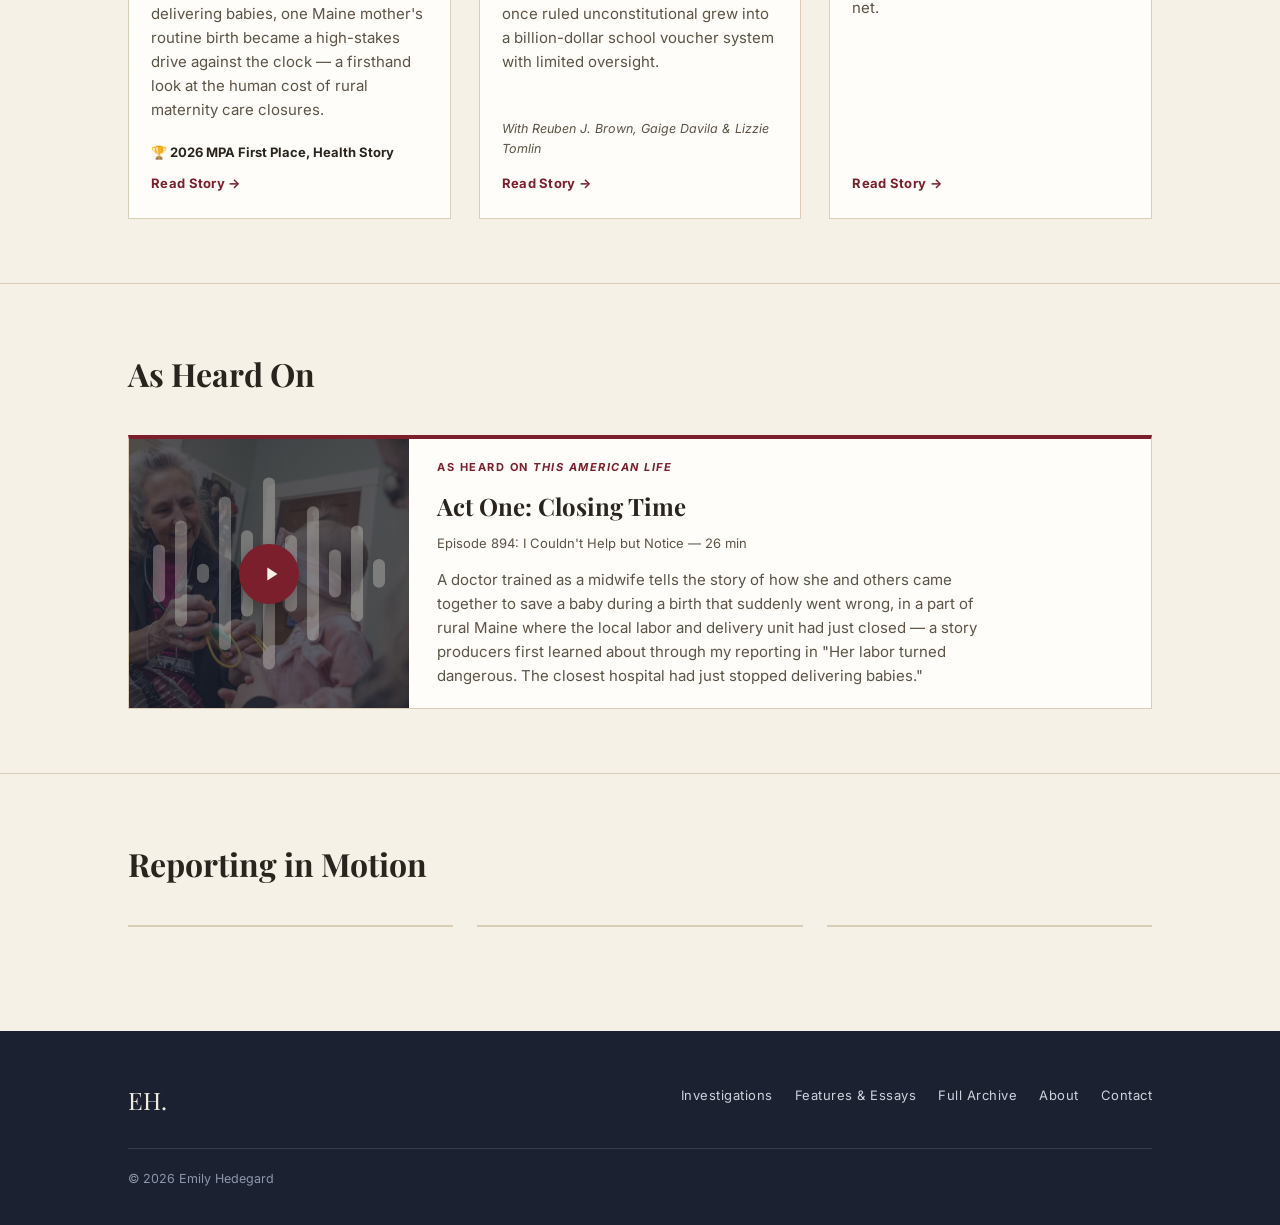
==== commit 2405d2e7: "Add wrap-wide class to As Heard On section wrap" ====
--- a/index.html
+++ b/index.html
@@ -119,7 +119,7 @@
 </section>
 
 <section class="section">
-  <div class="wrap">
+  <div class="wrap wrap-wide">
     <div class="section-head">
       <h2>As Heard On</h2>
     </div>
--- a/css/style.css
+++ b/css/style.css
@@ -431,11 +431,19 @@
   position: relative;
   flex: 0 0 280px;
   aspect-ratio: 4/3;
-  background: linear-gradient(rgba(27, 33, 48, 0.55), rgba(27, 33, 48, 0.55)), url("../images/thumb-labor-dangerous.jpg") center/cover no-repeat;
+  background: linear-gradient(rgba(27, 33, 48, 0.72), rgba(27, 33, 48, 0.72)), url("../images/thumb-labor-dangerous.jpg") center/cover no-repeat;
   display: flex;
   align-items: center;
   justify-content: center;
   overflow: hidden;
+}
+
+.spotlight-wave {
+  position: absolute;
+  inset: 0;
+  width: 100%;
+  height: 100%;
+  fill: rgba(246, 241, 231, 0.3);
 }
 
 .spotlight-play {
